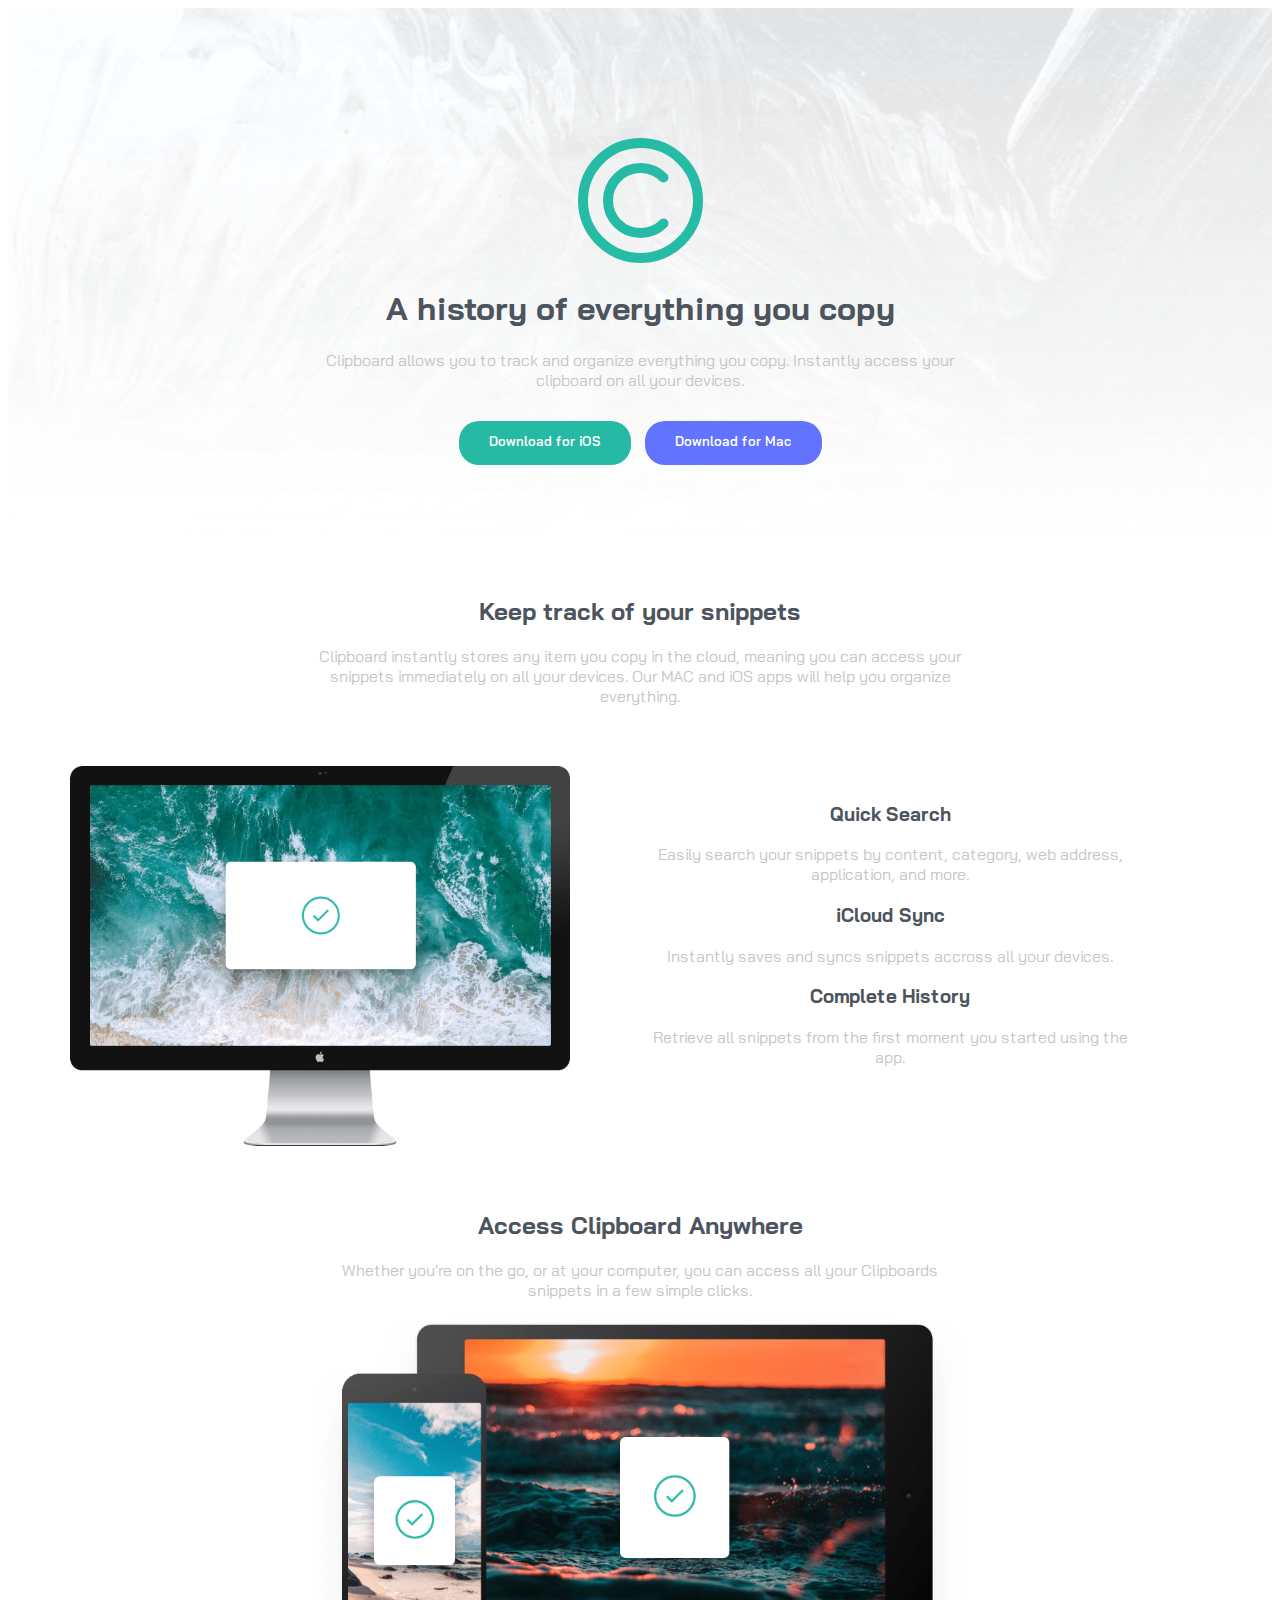
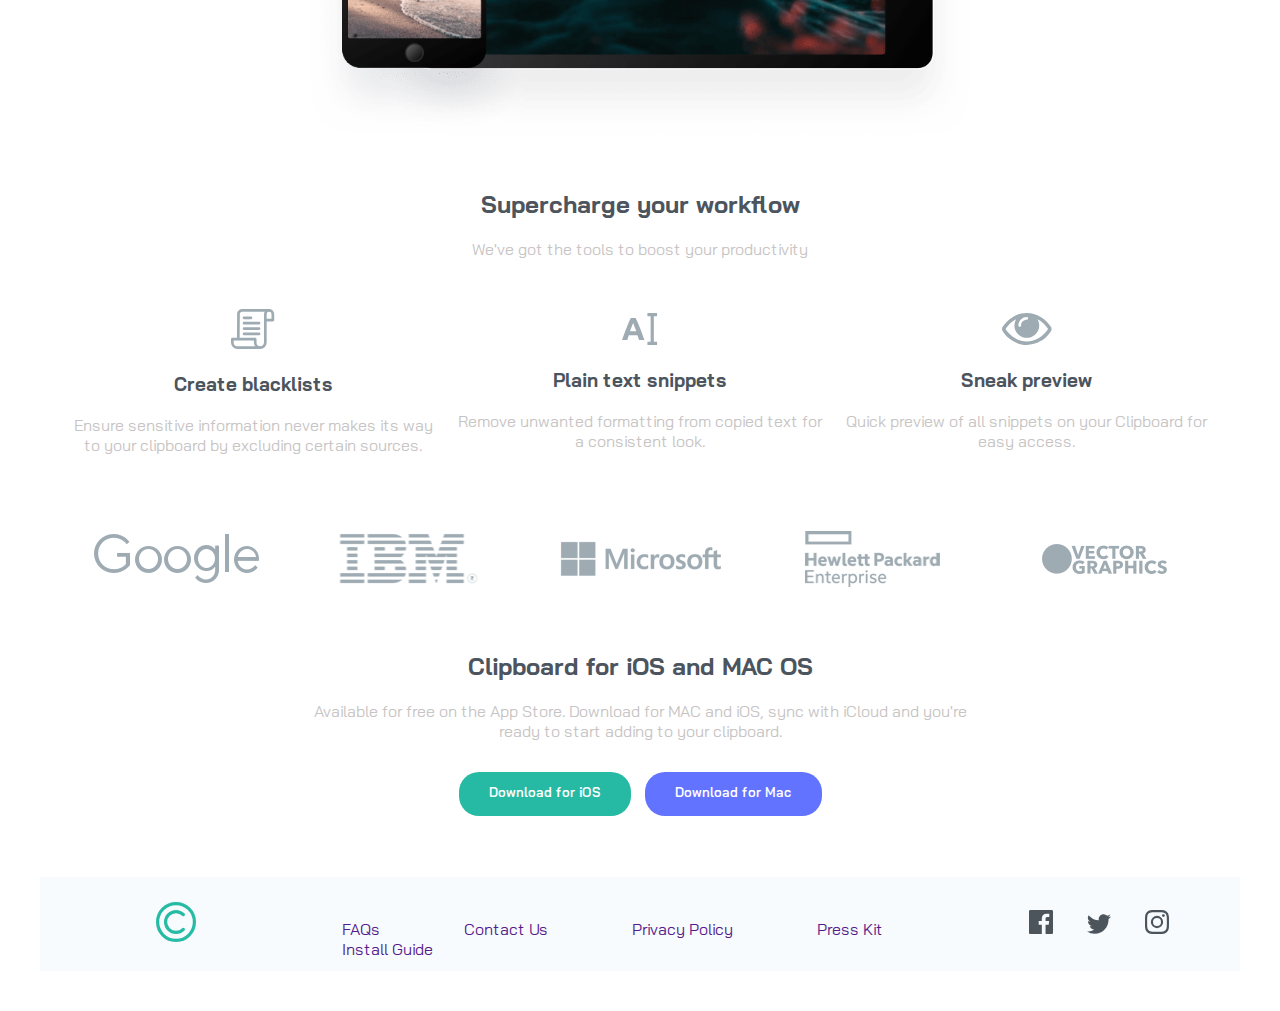
==== index.html @ 771c0668 "Add files via upload" ====
<!DOCTYPE html>
<html lang="en">
<head>
    <meta charset="UTF-8">
    <meta http-equiv="X-UA-Compatible" content="IE=edge">
    <meta name="viewport" content="width=device-width, initial-scale=1.0">
    <title>Clipboard Website</title>
    <link rel="stylesheet" href="style.css">
</head>
<header>
    <div class="container container-small">
        <img src="./clipboard/images/logo.svg" alt="logo">
        <h1>A history of everything you copy</h1>
        <p>Clipboard allows you to track and organize everything you copy. Instantly access your clipboard on all your devices.</p>
        <div>
            <button class="button-1">Download for iOS</button>
            <button class="button-2">Download for Mac</button>
        </div>
    </div>
</header>
<body>
    <main>
        <section class="container container-small">
            <h2>Keep track of your snippets</h2>
            <p>Clipboard instantly stores any item you copy in the cloud, meaning you can access your snippets immediately on all your devices. Our MAC and iOS apps will help you organize everything.</p>
        </section>    
        <section class="container flex">
            <div>
                <img src="./clipboard/images/image-computer.png" alt="desktop">
            </div>
            <article id="sidebar">
                    <h3>Quick Search</h3>
                    <p>Easily search your snippets by content, category, web address, application, and more.</p>
        
                    <h3>iCloud Sync</h3>
                    <p>Instantly saves and syncs snippets accross all your devices.</p>
                   
                    <h3>Complete History</h3>
                    <p>Retrieve all snippets from the first moment you started using the app.</p>
            </article>
        </section>
        <section class="container container-small">
            <article>
                <h2>Access Clipboard Anywhere</h2>
                <p>Whether you're on the go, or at your computer, you can access all your Clipboards snippets in a few simple clicks. </p>
            </article>
            <img src="./clipboard/images/image-devices.png" alt="devices">
        </section>
        <section class="container">
            <article>
                    <h2>Supercharge your workflow</h2>
                    <p>We've got the tools to boost your productivity</p>
            </article>       
        </section>
        <section class="container flex">
            <div>
                <img src="./clipboard/images/icon-blacklist.svg" alt="blacklist">
                <h3>Create blacklists</h3>
                <p>Ensure sensitive information never makes its way to your clipboard by excluding certain sources.</p>
            </div>
            <div>
                <img src="./clipboard/images/icon-text.svg" alt="plaintext">
                <h3>Plain text snippets</h3>
                <p>Remove unwanted formatting from copied text for a consistent look.</p>
            </div>
            <div>
                <img src="./clipboard/images/icon-preview.svg" alt="preview">
                <h3>Sneak preview</h3>
                <p>Quick preview of all snippets on your Clipboard for easy access.</p>
            </div>
        </section>
        <section class="container flex">
            <div><img src="./clipboard/images/logo-google.png" alt="logo-google"></div>
            <div><img src="./clipboard/images/logo-ibm.png" alt="logo-ibm"></div>
            <div><img src="./clipboard/images/logo-microsoft.png" alt="logo-microsoft"></div>
            <div><img src="./clipboard/images/logo-hp.png" alt="logo-hp"></div>
            <div><img src="./clipboard/images/logo-vector-graphics.png" alt="logo-vector-graphics"></div>
        </section>
        <section class="container container-small">
            <h2>Clipboard for iOS and MAC OS</h2>
            <p>Available for free on the App Store. Download for MAC and iOS, sync with iCloud and you're ready to start adding to your clipboard.</p>
            <div>
                <button class="button-1">Download for iOS</button>
                <button class="button-2">Download for Mac</button>
            </div>
        </section>
    </main>
    <footer class="container flex">
        <div>
            <img src="./clipboard/images/logo.svg" alt="icon-footer">
        </div>
        <div class="links">
            <a href="">FAQs</a>
            <a href="">Contact Us</a>
            <a href="">Privacy Policy</a>
            <a href="">Press Kit</a>
            <a href="">Install Guide</a>
        </div>
        <div class="social">
            <img src="./clipboard/images/icon-facebook.svg" alt="icon-facebook">
            <img src="./clipboard/images/icon-twitter.svg" alt="icon-twitter">
            <img src="./clipboard/images/icon-instagram.svg" alt="icon-instagram">
        </div>
    </footer>
</body>
</html>
---- style.css ----
@import url('https://fonts.googleapis.com/css2?family=Bai+Jamjuree&display=swap');


*{
    /* padding: 0;
    margin: 0; */
    box-sizing: border-box;
}

body{
    text-align: center;
    font-family: Bai Jamjuree;
    color: hsl(210, 10%, 33%);
}


header{
    background-image: url(./clipboard/images/bg-header-desktop.png);
    background-repeat: no-repeat;
    background-size: cover;
    padding: 80px 0 20px;
}


img{
    max-width: 100%;
}

#sidebar{
    margin: 0 70px 50px 50px;
    text-align: center;
}

p{
    color: rgb(199, 196, 196);
}

.container{
    padding: 0 20px;
    margin: 40px auto;
    max-width: 100%;
    width: 1200px;
}

.container-small{
    width: 700px;
    margin: 50px auto;
}


.flex{
    display: flex;
    align-items: center;
    justify-content: center;
    /* to make it responsive */
    flex-wrap: wrap;
}

.flex > *{
    flex: 1;
    padding: 10px;
} 

button{
    background-color: hsl(171, 66%, 44%);
    border: none;
    border-radius: 50px;
    color: white;
    padding: 12px 30px;
    font-family: Bai Jamjuree , sans-serif;
    font-weight: 600;
    font-size: 13px;
    margin: 15px 5px;
}


.button-1{
    background-color: hsl(171, 66%, 44%);
    box-shadow: 0 4px hsl(171, 66%, 44%);
}

.button-2{
    background-color: hsl(233, 100%, 69%);
    box-shadow: 0 4px hsl(233, 100%, 69%);
}


footer{
    background-color: hsl(200, 60%, 98%);
}

footer a{
    display: inline;
    padding: 0 20px;
    flex-wrap: wrap;
    list-style-type: none;
    text-decoration: none;
    margin: 20px;
}

.links{
    margin-right: 30px;
    flex: 3;
    padding: 10px ;
    text-align: left;
    margin-top: 30px;
}

.social{
    margin: 0 5px;
}

footer img{
    max-width: 40px;
    margin: 15px;
}

@media(max-width: 768px) {
    .flex{
        flex-direction: column;
    }
    footer a{
        padding: 10px;
        margin-right: 0;
    }
    footer .links{
        flex-direction: column;
    }
}
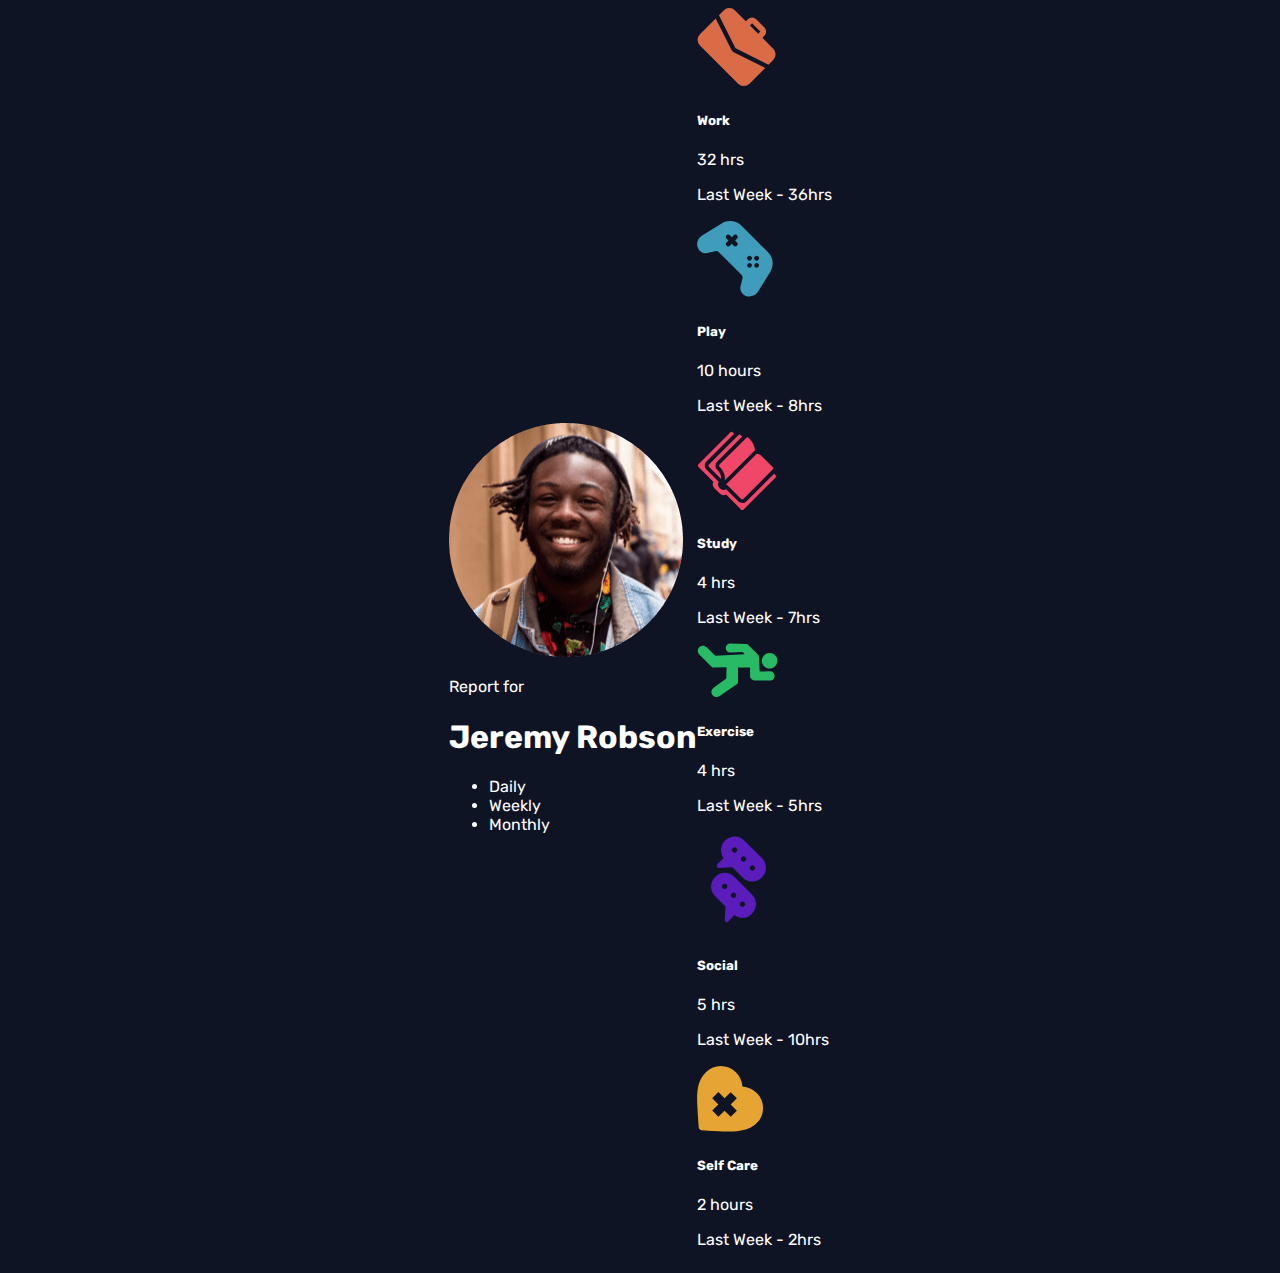
==== commit 455ddec9: "Add files via upload" ====
--- a/index.html
+++ b/index.html
@@ -4,103 +4,57 @@
     <meta charset="UTF-8">
     <meta http-equiv="X-UA-Compatible" content="IE=edge">
     <meta name="viewport" content="width=device-width, initial-scale=1.0">
-    <title>Clipboard Website</title>
+    <title>Time Tracking Dashboard</title>
     <link rel="stylesheet" href="style.css">
 </head>
-<header>
-    <div class="container container-small">
-        <img src="./clipboard/images/logo.svg" alt="logo">
-        <h1>A history of everything you copy</h1>
-        <p>Clipboard allows you to track and organize everything you copy. Instantly access your clipboard on all your devices.</p>
+<body>
+    <section class="main-section">
+        <img src="./images/image-jeremy.png" alt="profile photo">
+        <p>Report for</p>
+        <h1>Jeremy Robson</h1>
+        <ul>
+            <li>Daily</li>
+            <li>Weekly</li>
+            <li>Monthly</li>
+        </ul>
+    </section>
+    <section class="sub-section">
         <div>
-            <button class="button-1">Download for iOS</button>
-            <button class="button-2">Download for Mac</button>
+           <img src="./images/icon-work.svg" alt="Work">
+            <h5>Work</h5>
+            <p>32 hrs</p>
+            <p>Last Week - 36hrs</p>
         </div>
-    </div>
-</header>
-<body>
-    <main>
-        <section class="container container-small">
-            <h2>Keep track of your snippets</h2>
-            <p>Clipboard instantly stores any item you copy in the cloud, meaning you can access your snippets immediately on all your devices. Our MAC and iOS apps will help you organize everything.</p>
-        </section>    
-        <section class="container flex">
-            <div>
-                <img src="./clipboard/images/image-computer.png" alt="desktop">
-            </div>
-            <article id="sidebar">
-                    <h3>Quick Search</h3>
-                    <p>Easily search your snippets by content, category, web address, application, and more.</p>
-        
-                    <h3>iCloud Sync</h3>
-                    <p>Instantly saves and syncs snippets accross all your devices.</p>
-                   
-                    <h3>Complete History</h3>
-                    <p>Retrieve all snippets from the first moment you started using the app.</p>
-            </article>
-        </section>
-        <section class="container container-small">
-            <article>
-                <h2>Access Clipboard Anywhere</h2>
-                <p>Whether you're on the go, or at your computer, you can access all your Clipboards snippets in a few simple clicks. </p>
-            </article>
-            <img src="./clipboard/images/image-devices.png" alt="devices">
-        </section>
-        <section class="container">
-            <article>
-                    <h2>Supercharge your workflow</h2>
-                    <p>We've got the tools to boost your productivity</p>
-            </article>       
-        </section>
-        <section class="container flex">
-            <div>
-                <img src="./clipboard/images/icon-blacklist.svg" alt="blacklist">
-                <h3>Create blacklists</h3>
-                <p>Ensure sensitive information never makes its way to your clipboard by excluding certain sources.</p>
-            </div>
-            <div>
-                <img src="./clipboard/images/icon-text.svg" alt="plaintext">
-                <h3>Plain text snippets</h3>
-                <p>Remove unwanted formatting from copied text for a consistent look.</p>
-            </div>
-            <div>
-                <img src="./clipboard/images/icon-preview.svg" alt="preview">
-                <h3>Sneak preview</h3>
-                <p>Quick preview of all snippets on your Clipboard for easy access.</p>
-            </div>
-        </section>
-        <section class="container flex">
-            <div><img src="./clipboard/images/logo-google.png" alt="logo-google"></div>
-            <div><img src="./clipboard/images/logo-ibm.png" alt="logo-ibm"></div>
-            <div><img src="./clipboard/images/logo-microsoft.png" alt="logo-microsoft"></div>
-            <div><img src="./clipboard/images/logo-hp.png" alt="logo-hp"></div>
-            <div><img src="./clipboard/images/logo-vector-graphics.png" alt="logo-vector-graphics"></div>
-        </section>
-        <section class="container container-small">
-            <h2>Clipboard for iOS and MAC OS</h2>
-            <p>Available for free on the App Store. Download for MAC and iOS, sync with iCloud and you're ready to start adding to your clipboard.</p>
-            <div>
-                <button class="button-1">Download for iOS</button>
-                <button class="button-2">Download for Mac</button>
-            </div>
-        </section>
-    </main>
-    <footer class="container flex">
         <div>
-            <img src="./clipboard/images/logo.svg" alt="icon-footer">
+            <img src="./images/icon-play.svg" alt="icon-play">
+            <h5>Play</h5>
+            <p>10 hours</p>
+            <p>Last Week - 8hrs</p>
         </div>
-        <div class="links">
-            <a href="">FAQs</a>
-            <a href="">Contact Us</a>
-            <a href="">Privacy Policy</a>
-            <a href="">Press Kit</a>
-            <a href="">Install Guide</a>
+        <div>
+            <img src="./images/icon-study.svg" alt="icon-study">
+            <h5>Study</h5>
+            <p>4 hrs</p>
+            <p>Last Week - 7hrs</p>
         </div>
-        <div class="social">
-            <img src="./clipboard/images/icon-facebook.svg" alt="icon-facebook">
-            <img src="./clipboard/images/icon-twitter.svg" alt="icon-twitter">
-            <img src="./clipboard/images/icon-instagram.svg" alt="icon-instagram">
+        <div>
+            <img src="./images/icon-exercise.svg" alt="icon-exercise">
+            <h5>Exercise</h5>
+            <p>4 hrs</p>
+            <p>Last Week - 5hrs</p>
         </div>
-    </footer>
+        <div>
+            <img src="./images/icon-social.svg" alt="icon-social">
+            <h5>Social</h5>
+            <p>5 hrs</p>
+            <p>Last Week - 10hrs</p>
+        </div>
+        <div>
+            <img src="./images/icon-self-care.svg" alt="icon-self-care">
+            <h5>Self Care</h5>
+            <p>2 hours</p>
+            <p>Last Week - 2hrs</p>
+        </div>
+    </section>
 </body>
 </html>--- a/style.css
+++ b/style.css
@@ -1,129 +1,10 @@
-@import url('https://fonts.googleapis.com/css2?family=Bai+Jamjuree&display=swap');
-
-
-*{
-    /* padding: 0;
-    margin: 0; */
-    box-sizing: border-box;
-}
+@import url('https://fonts.googleapis.com/css2?family=Bai+Jamjuree&family=Rubik:wght@300&display=swap');
 
 body{
-    text-align: center;
-    font-family: Bai Jamjuree;
-    color: hsl(210, 10%, 33%);
-}
-
-
-header{
-    background-image: url(./clipboard/images/bg-header-desktop.png);
-    background-repeat: no-repeat;
-    background-size: cover;
-    padding: 80px 0 20px;
-}
-
-
-img{
-    max-width: 100%;
-}
-
-#sidebar{
-    margin: 0 70px 50px 50px;
-    text-align: center;
-}
-
-p{
-    color: rgb(199, 196, 196);
-}
-
-.container{
-    padding: 0 20px;
-    margin: 40px auto;
-    max-width: 100%;
-    width: 1200px;
-}
-
-.container-small{
-    width: 700px;
-    margin: 50px auto;
-}
-
-
-.flex{
+    background-color: hsl(226, 43%, 10%);
+    font-family:'Rubik', sans-serif;
+    color: white;
     display: flex;
     align-items: center;
     justify-content: center;
-    /* to make it responsive */
-    flex-wrap: wrap;
 }
-
-.flex > *{
-    flex: 1;
-    padding: 10px;
-} 
-
-button{
-    background-color: hsl(171, 66%, 44%);
-    border: none;
-    border-radius: 50px;
-    color: white;
-    padding: 12px 30px;
-    font-family: Bai Jamjuree , sans-serif;
-    font-weight: 600;
-    font-size: 13px;
-    margin: 15px 5px;
-}
-
-
-.button-1{
-    background-color: hsl(171, 66%, 44%);
-    box-shadow: 0 4px hsl(171, 66%, 44%);
-}
-
-.button-2{
-    background-color: hsl(233, 100%, 69%);
-    box-shadow: 0 4px hsl(233, 100%, 69%);
-}
-
-
-footer{
-    background-color: hsl(200, 60%, 98%);
-}
-
-footer a{
-    display: inline;
-    padding: 0 20px;
-    flex-wrap: wrap;
-    list-style-type: none;
-    text-decoration: none;
-    margin: 20px;
-}
-
-.links{
-    margin-right: 30px;
-    flex: 3;
-    padding: 10px ;
-    text-align: left;
-    margin-top: 30px;
-}
-
-.social{
-    margin: 0 5px;
-}
-
-footer img{
-    max-width: 40px;
-    margin: 15px;
-}
-
-@media(max-width: 768px) {
-    .flex{
-        flex-direction: column;
-    }
-    footer a{
-        padding: 10px;
-        margin-right: 0;
-    }
-    footer .links{
-        flex-direction: column;
-    }
-}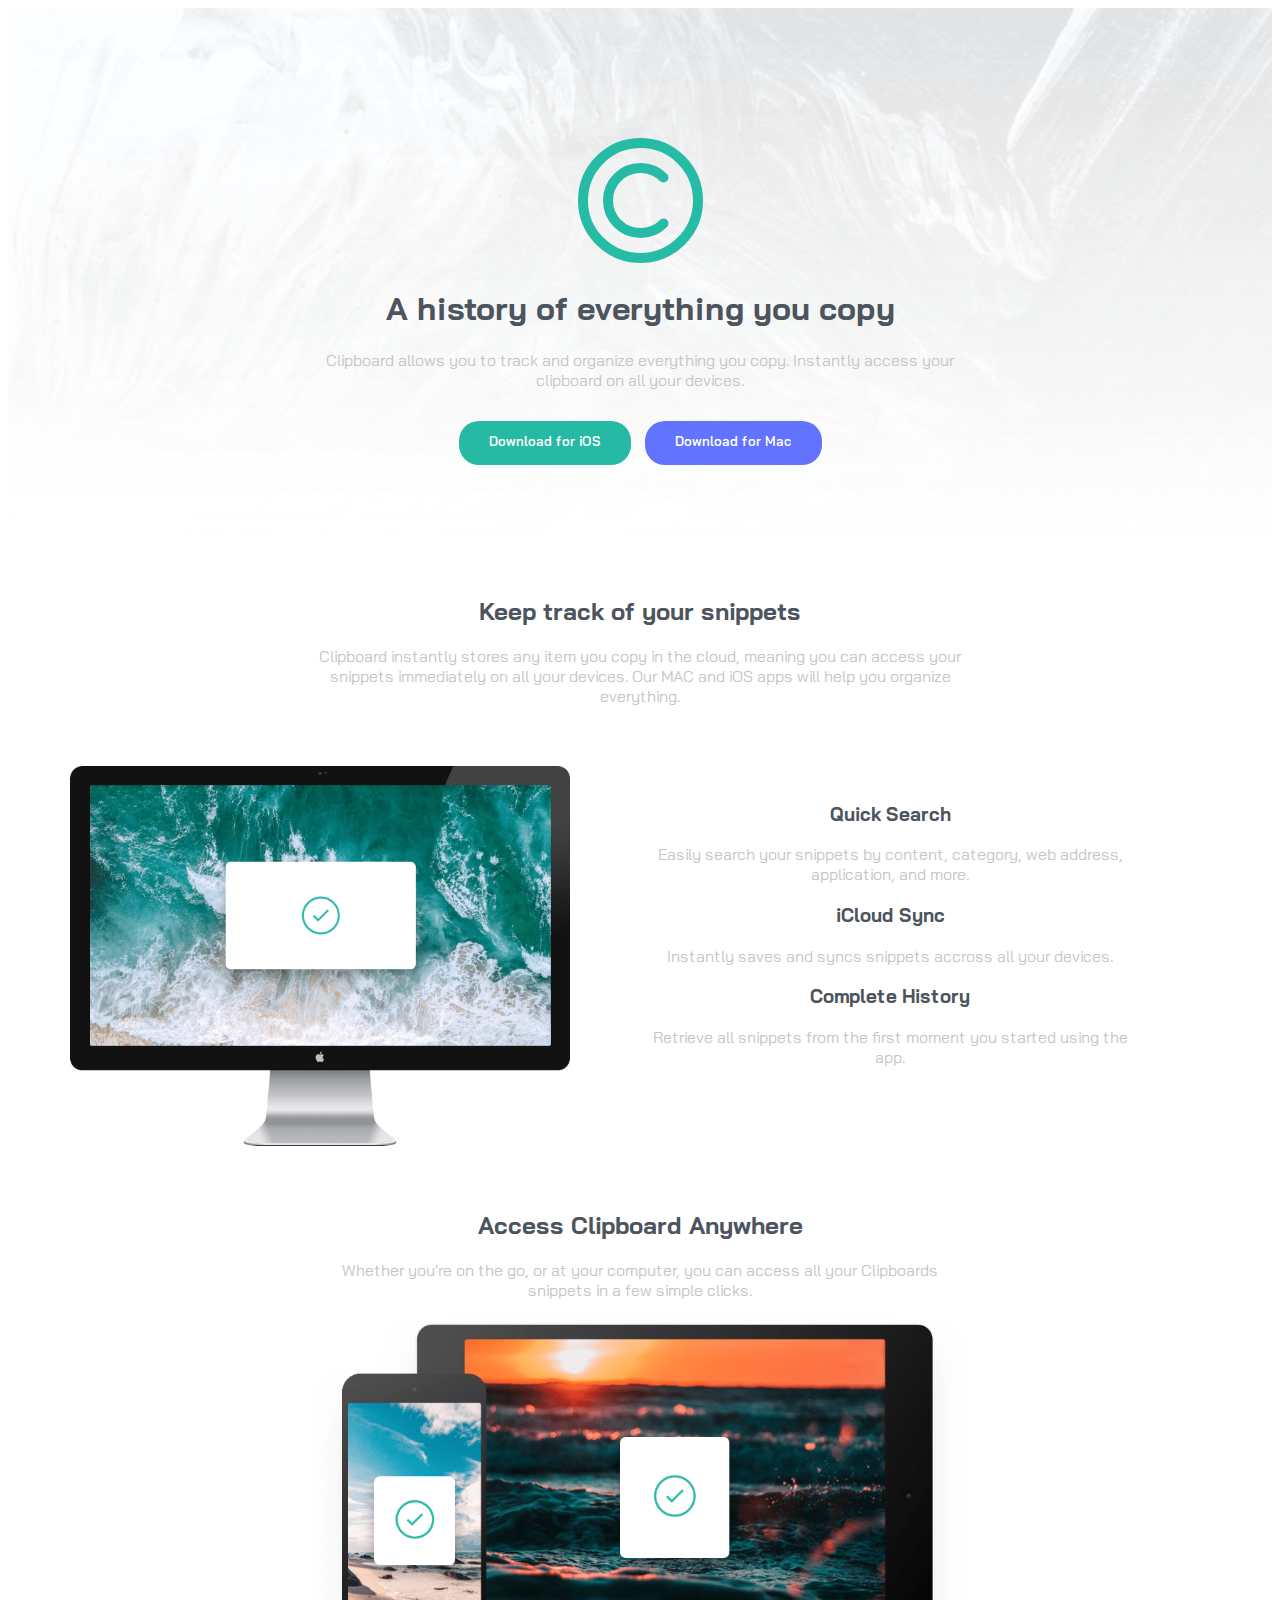
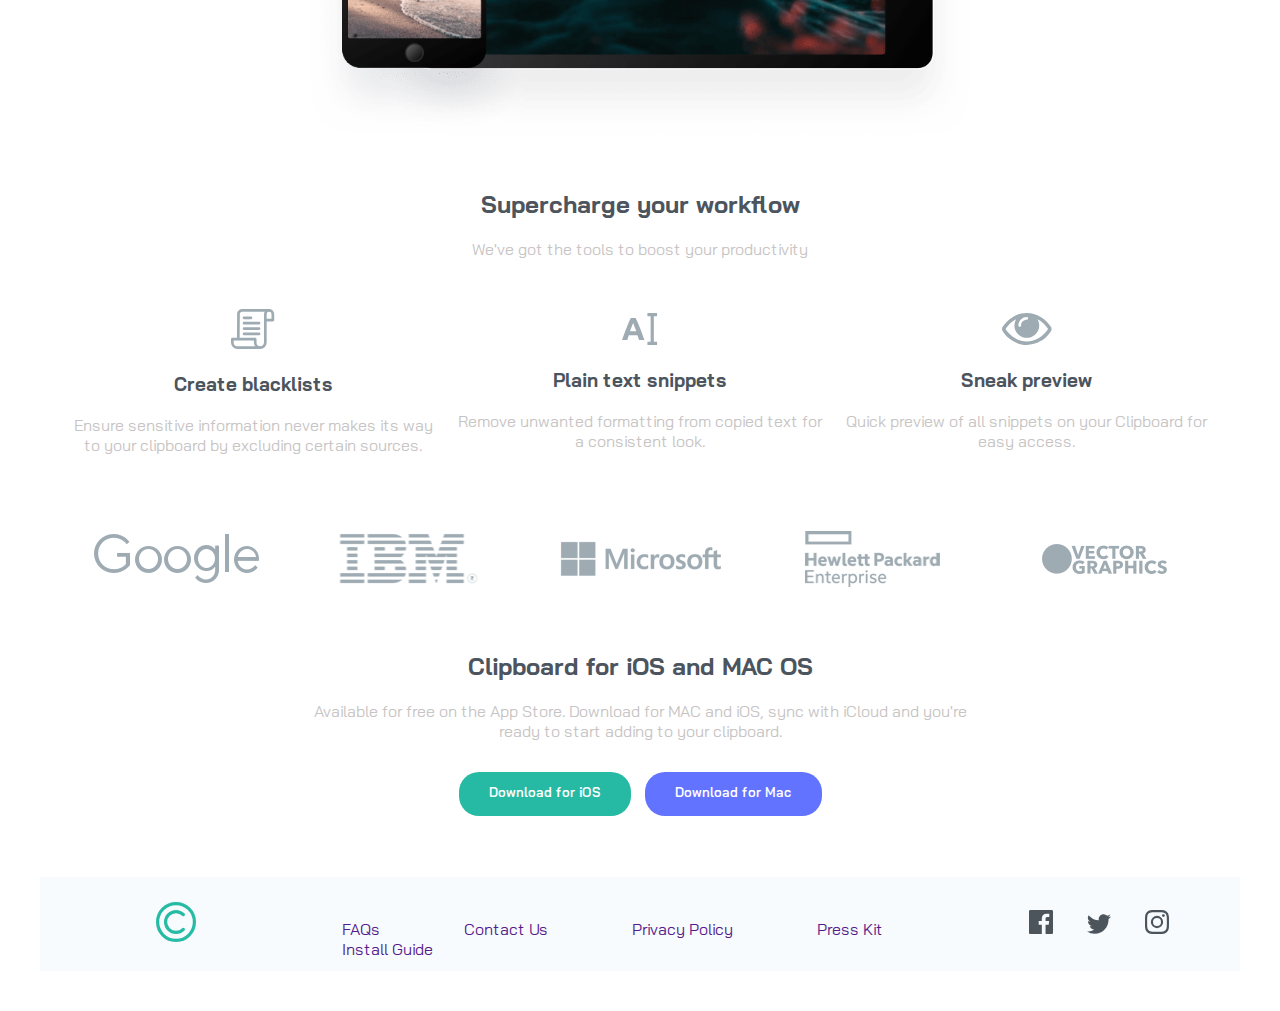
==== commit 0aa207d5: "Add files via upload" ====
--- a/index.html
+++ b/index.html
@@ -4,57 +4,103 @@
     <meta charset="UTF-8">
     <meta http-equiv="X-UA-Compatible" content="IE=edge">
     <meta name="viewport" content="width=device-width, initial-scale=1.0">
-    <title>Time Tracking Dashboard</title>
+    <title>Clipboard Website</title>
     <link rel="stylesheet" href="style.css">
 </head>
+<header>
+    <div class="container container-small">
+        <img src="./clipboard/images/logo.svg" alt="logo">
+        <h1>A history of everything you copy</h1>
+        <p>Clipboard allows you to track and organize everything you copy. Instantly access your clipboard on all your devices.</p>
+        <div>
+            <button class="button-1">Download for iOS</button>
+            <button class="button-2">Download for Mac</button>
+        </div>
+    </div>
+</header>
 <body>
-    <section class="main-section">
-        <img src="./images/image-jeremy.png" alt="profile photo">
-        <p>Report for</p>
-        <h1>Jeremy Robson</h1>
-        <ul>
-            <li>Daily</li>
-            <li>Weekly</li>
-            <li>Monthly</li>
-        </ul>
-    </section>
-    <section class="sub-section">
+    <main>
+        <section class="container container-small">
+            <h2>Keep track of your snippets</h2>
+            <p>Clipboard instantly stores any item you copy in the cloud, meaning you can access your snippets immediately on all your devices. Our MAC and iOS apps will help you organize everything.</p>
+        </section>    
+        <section class="container flex">
+            <div>
+                <img src="./clipboard/images/image-computer.png" alt="desktop">
+            </div>
+            <article id="sidebar">
+                    <h3>Quick Search</h3>
+                    <p>Easily search your snippets by content, category, web address, application, and more.</p>
+        
+                    <h3>iCloud Sync</h3>
+                    <p>Instantly saves and syncs snippets accross all your devices.</p>
+                   
+                    <h3>Complete History</h3>
+                    <p>Retrieve all snippets from the first moment you started using the app.</p>
+            </article>
+        </section>
+        <section class="container container-small">
+            <article>
+                <h2>Access Clipboard Anywhere</h2>
+                <p>Whether you're on the go, or at your computer, you can access all your Clipboards snippets in a few simple clicks. </p>
+            </article>
+            <img src="./clipboard/images/image-devices.png" alt="devices">
+        </section>
+        <section class="container">
+            <article>
+                    <h2>Supercharge your workflow</h2>
+                    <p>We've got the tools to boost your productivity</p>
+            </article>       
+        </section>
+        <section class="container flex">
+            <div>
+                <img src="./clipboard/images/icon-blacklist.svg" alt="blacklist">
+                <h3>Create blacklists</h3>
+                <p>Ensure sensitive information never makes its way to your clipboard by excluding certain sources.</p>
+            </div>
+            <div>
+                <img src="./clipboard/images/icon-text.svg" alt="plaintext">
+                <h3>Plain text snippets</h3>
+                <p>Remove unwanted formatting from copied text for a consistent look.</p>
+            </div>
+            <div>
+                <img src="./clipboard/images/icon-preview.svg" alt="preview">
+                <h3>Sneak preview</h3>
+                <p>Quick preview of all snippets on your Clipboard for easy access.</p>
+            </div>
+        </section>
+        <section class="container flex">
+            <div><img src="./clipboard/images/logo-google.png" alt="logo-google"></div>
+            <div><img src="./clipboard/images/logo-ibm.png" alt="logo-ibm"></div>
+            <div><img src="./clipboard/images/logo-microsoft.png" alt="logo-microsoft"></div>
+            <div><img src="./clipboard/images/logo-hp.png" alt="logo-hp"></div>
+            <div><img src="./clipboard/images/logo-vector-graphics.png" alt="logo-vector-graphics"></div>
+        </section>
+        <section class="container container-small">
+            <h2>Clipboard for iOS and MAC OS</h2>
+            <p>Available for free on the App Store. Download for MAC and iOS, sync with iCloud and you're ready to start adding to your clipboard.</p>
+            <div>
+                <button class="button-1">Download for iOS</button>
+                <button class="button-2">Download for Mac</button>
+            </div>
+        </section>
+    </main>
+    <footer class="container flex">
         <div>
-           <img src="./images/icon-work.svg" alt="Work">
-            <h5>Work</h5>
-            <p>32 hrs</p>
-            <p>Last Week - 36hrs</p>
+            <img src="./clipboard/images/logo.svg" alt="icon-footer">
         </div>
-        <div>
-            <img src="./images/icon-play.svg" alt="icon-play">
-            <h5>Play</h5>
-            <p>10 hours</p>
-            <p>Last Week - 8hrs</p>
+        <div class="links">
+            <a href="">FAQs</a>
+            <a href="">Contact Us</a>
+            <a href="">Privacy Policy</a>
+            <a href="">Press Kit</a>
+            <a href="">Install Guide</a>
         </div>
-        <div>
-            <img src="./images/icon-study.svg" alt="icon-study">
-            <h5>Study</h5>
-            <p>4 hrs</p>
-            <p>Last Week - 7hrs</p>
+        <div class="social">
+            <img src="./clipboard/images/icon-facebook.svg" alt="icon-facebook">
+            <img src="./clipboard/images/icon-twitter.svg" alt="icon-twitter">
+            <img src="./clipboard/images/icon-instagram.svg" alt="icon-instagram">
         </div>
-        <div>
-            <img src="./images/icon-exercise.svg" alt="icon-exercise">
-            <h5>Exercise</h5>
-            <p>4 hrs</p>
-            <p>Last Week - 5hrs</p>
-        </div>
-        <div>
-            <img src="./images/icon-social.svg" alt="icon-social">
-            <h5>Social</h5>
-            <p>5 hrs</p>
-            <p>Last Week - 10hrs</p>
-        </div>
-        <div>
-            <img src="./images/icon-self-care.svg" alt="icon-self-care">
-            <h5>Self Care</h5>
-            <p>2 hours</p>
-            <p>Last Week - 2hrs</p>
-        </div>
-    </section>
+    </footer>
 </body>
 </html>--- a/style.css
+++ b/style.css
@@ -1,10 +1,129 @@
-@import url('https://fonts.googleapis.com/css2?family=Bai+Jamjuree&family=Rubik:wght@300&display=swap');
+@import url('https://fonts.googleapis.com/css2?family=Bai+Jamjuree&display=swap');
+
+
+*{
+    /* padding: 0;
+    margin: 0; */
+    box-sizing: border-box;
+}
 
 body{
-    background-color: hsl(226, 43%, 10%);
-    font-family:'Rubik', sans-serif;
-    color: white;
+    text-align: center;
+    font-family: Bai Jamjuree;
+    color: hsl(210, 10%, 33%);
+}
+
+
+header{
+    background-image: url(./clipboard/images/bg-header-desktop.png);
+    background-repeat: no-repeat;
+    background-size: cover;
+    padding: 80px 0 20px;
+}
+
+
+img{
+    max-width: 100%;
+}
+
+#sidebar{
+    margin: 0 70px 50px 50px;
+    text-align: center;
+}
+
+p{
+    color: rgb(199, 196, 196);
+}
+
+.container{
+    padding: 0 20px;
+    margin: 40px auto;
+    max-width: 100%;
+    width: 1200px;
+}
+
+.container-small{
+    width: 700px;
+    margin: 50px auto;
+}
+
+
+.flex{
     display: flex;
     align-items: center;
     justify-content: center;
+    /* to make it responsive */
+    flex-wrap: wrap;
 }
+
+.flex > *{
+    flex: 1;
+    padding: 10px;
+} 
+
+button{
+    background-color: hsl(171, 66%, 44%);
+    border: none;
+    border-radius: 50px;
+    color: white;
+    padding: 12px 30px;
+    font-family: Bai Jamjuree , sans-serif;
+    font-weight: 600;
+    font-size: 13px;
+    margin: 15px 5px;
+}
+
+
+.button-1{
+    background-color: hsl(171, 66%, 44%);
+    box-shadow: 0 4px hsl(171, 66%, 44%);
+}
+
+.button-2{
+    background-color: hsl(233, 100%, 69%);
+    box-shadow: 0 4px hsl(233, 100%, 69%);
+}
+
+
+footer{
+    background-color: hsl(200, 60%, 98%);
+}
+
+footer a{
+    display: inline;
+    padding: 0 20px;
+    flex-wrap: wrap;
+    list-style-type: none;
+    text-decoration: none;
+    margin: 20px;
+}
+
+.links{
+    margin-right: 30px;
+    flex: 3;
+    padding: 10px ;
+    text-align: left;
+    margin-top: 30px;
+}
+
+.social{
+    margin: 0 5px;
+}
+
+footer img{
+    max-width: 40px;
+    margin: 15px;
+}
+
+@media(max-width: 768px) {
+    .flex{
+        flex-direction: column;
+    }
+    footer a{
+        padding: 10px;
+        margin-right: 0;
+    }
+    footer .links{
+        flex-direction: column;
+    }
+}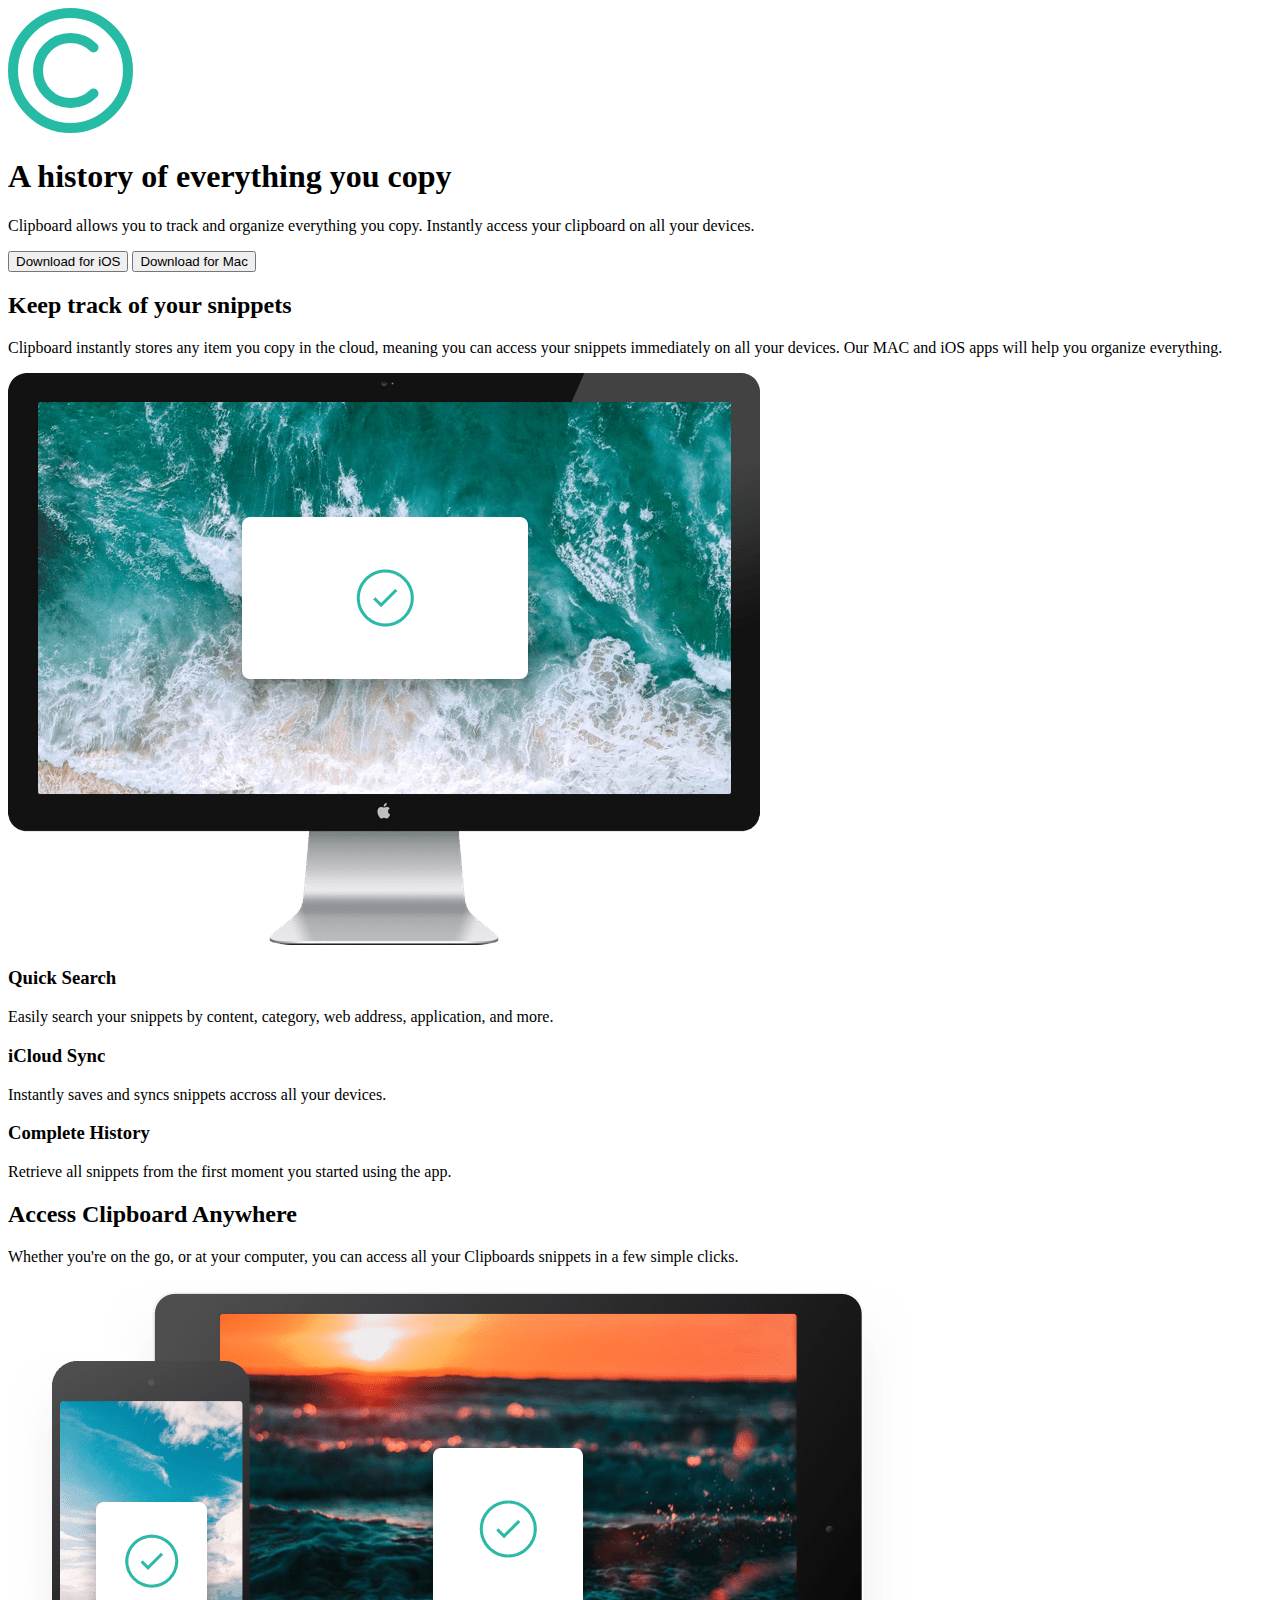
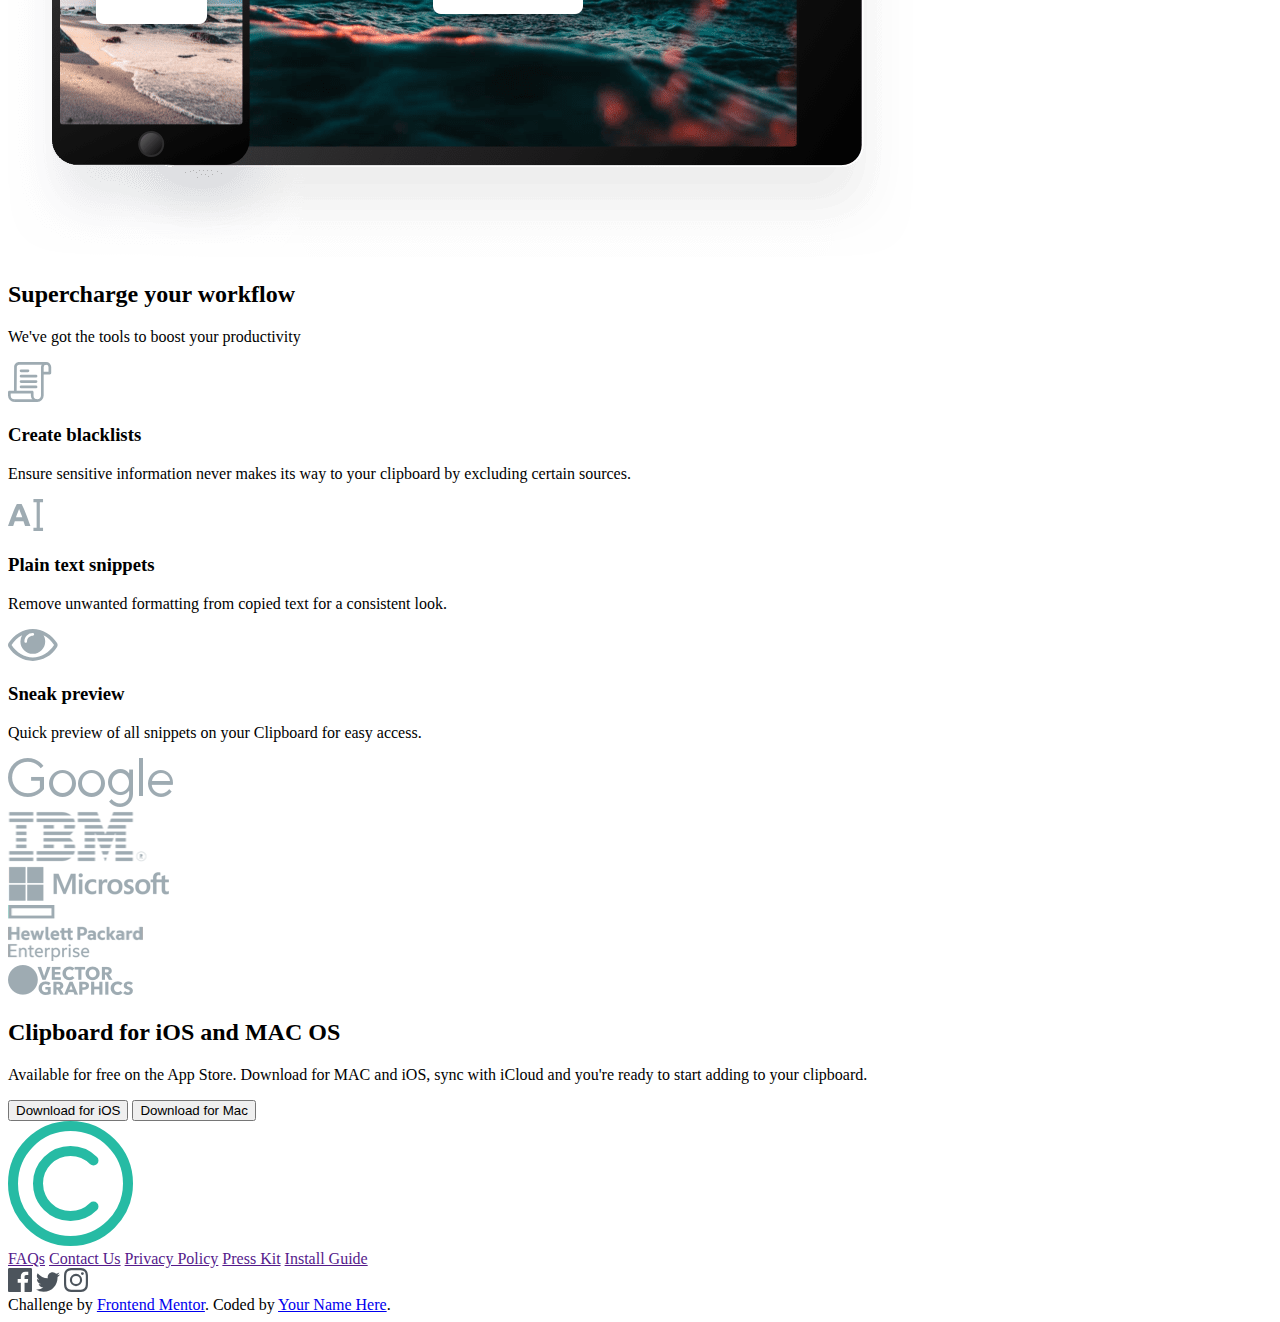
==== commit f5505a12: "Create index.html" ====
--- a/index.html
+++ b/index.html
@@ -1,106 +1,110 @@
-<!DOCTYPE html>
-<html lang="en">
-<head>
-    <meta charset="UTF-8">
-    <meta http-equiv="X-UA-Compatible" content="IE=edge">
-    <meta name="viewport" content="width=device-width, initial-scale=1.0">
-    <title>Clipboard Website</title>
-    <link rel="stylesheet" href="style.css">
-</head>
-<header>
-    <div class="container container-small">
-        <img src="./clipboard/images/logo.svg" alt="logo">
-        <h1>A history of everything you copy</h1>
-        <p>Clipboard allows you to track and organize everything you copy. Instantly access your clipboard on all your devices.</p>
-        <div>
-            <button class="button-1">Download for iOS</button>
-            <button class="button-2">Download for Mac</button>
-        </div>
-    </div>
-</header>
-<body>
-    <main>
-        <section class="container container-small">
-            <h2>Keep track of your snippets</h2>
-            <p>Clipboard instantly stores any item you copy in the cloud, meaning you can access your snippets immediately on all your devices. Our MAC and iOS apps will help you organize everything.</p>
-        </section>    
-        <section class="container flex">
-            <div>
-                <img src="./clipboard/images/image-computer.png" alt="desktop">
-            </div>
-            <article id="sidebar">
-                    <h3>Quick Search</h3>
-                    <p>Easily search your snippets by content, category, web address, application, and more.</p>
-        
-                    <h3>iCloud Sync</h3>
-                    <p>Instantly saves and syncs snippets accross all your devices.</p>
-                   
-                    <h3>Complete History</h3>
-                    <p>Retrieve all snippets from the first moment you started using the app.</p>
-            </article>
-        </section>
-        <section class="container container-small">
-            <article>
-                <h2>Access Clipboard Anywhere</h2>
-                <p>Whether you're on the go, or at your computer, you can access all your Clipboards snippets in a few simple clicks. </p>
-            </article>
-            <img src="./clipboard/images/image-devices.png" alt="devices">
-        </section>
-        <section class="container">
-            <article>
-                    <h2>Supercharge your workflow</h2>
-                    <p>We've got the tools to boost your productivity</p>
-            </article>       
-        </section>
-        <section class="container flex">
-            <div>
-                <img src="./clipboard/images/icon-blacklist.svg" alt="blacklist">
-                <h3>Create blacklists</h3>
-                <p>Ensure sensitive information never makes its way to your clipboard by excluding certain sources.</p>
-            </div>
-            <div>
-                <img src="./clipboard/images/icon-text.svg" alt="plaintext">
-                <h3>Plain text snippets</h3>
-                <p>Remove unwanted formatting from copied text for a consistent look.</p>
-            </div>
-            <div>
-                <img src="./clipboard/images/icon-preview.svg" alt="preview">
-                <h3>Sneak preview</h3>
-                <p>Quick preview of all snippets on your Clipboard for easy access.</p>
-            </div>
-        </section>
-        <section class="container flex">
-            <div><img src="./clipboard/images/logo-google.png" alt="logo-google"></div>
-            <div><img src="./clipboard/images/logo-ibm.png" alt="logo-ibm"></div>
-            <div><img src="./clipboard/images/logo-microsoft.png" alt="logo-microsoft"></div>
-            <div><img src="./clipboard/images/logo-hp.png" alt="logo-hp"></div>
-            <div><img src="./clipboard/images/logo-vector-graphics.png" alt="logo-vector-graphics"></div>
-        </section>
-        <section class="container container-small">
-            <h2>Clipboard for iOS and MAC OS</h2>
-            <p>Available for free on the App Store. Download for MAC and iOS, sync with iCloud and you're ready to start adding to your clipboard.</p>
-            <div>
-                <button class="button-1">Download for iOS</button>
-                <button class="button-2">Download for Mac</button>
-            </div>
-        </section>
-    </main>
-    <footer class="container flex">
-        <div>
-            <img src="./clipboard/images/logo.svg" alt="icon-footer">
-        </div>
-        <div class="links">
-            <a href="">FAQs</a>
-            <a href="">Contact Us</a>
-            <a href="">Privacy Policy</a>
-            <a href="">Press Kit</a>
-            <a href="">Install Guide</a>
-        </div>
-        <div class="social">
-            <img src="./clipboard/images/icon-facebook.svg" alt="icon-facebook">
-            <img src="./clipboard/images/icon-twitter.svg" alt="icon-twitter">
-            <img src="./clipboard/images/icon-instagram.svg" alt="icon-instagram">
-        </div>
-    </footer>
-</body>
-</html>+<!DOCTYPE html>
+<html lang="en">
+<head>
+    <meta charset="UTF-8">
+    <meta http-equiv="X-UA-Compatible" content="IE=edge">
+    <meta name="viewport" content="width=device-width, initial-scale=1.0">
+    <title>Frontend Mentor | 3-column preview card component</title>
+    <link rel="stylesheet" href="style.css">
+</head>
+<header>
+    <div class="container container-small">
+        <img src="./clipboard/images/logo.svg" alt="logo">
+        <h1>A history of everything you copy</h1>
+        <p>Clipboard allows you to track and organize everything you copy. Instantly access your clipboard on all your devices.</p>
+        <div>
+            <button class="button-1">Download for iOS</button>
+            <button class="button-2">Download for Mac</button>
+        </div>
+    </div>
+</header>
+<body>
+    <main>
+        <section class="container container-small">
+            <h2>Keep track of your snippets</h2>
+            <p>Clipboard instantly stores any item you copy in the cloud, meaning you can access your snippets immediately on all your devices. Our MAC and iOS apps will help you organize everything.</p>
+        </section>    
+        <section class="container flex">
+            <div>
+                <img src="./clipboard/images/image-computer.png" alt="desktop">
+            </div>
+            <article id="sidebar">
+                    <h3>Quick Search</h3>
+                    <p>Easily search your snippets by content, category, web address, application, and more.</p>
+        
+                    <h3>iCloud Sync</h3>
+                    <p>Instantly saves and syncs snippets accross all your devices.</p>
+                   
+                    <h3>Complete History</h3>
+                    <p>Retrieve all snippets from the first moment you started using the app.</p>
+            </article>
+        </section>
+        <section class="container container-small">
+            <article>
+                <h2>Access Clipboard Anywhere</h2>
+                <p>Whether you're on the go, or at your computer, you can access all your Clipboards snippets in a few simple clicks. </p>
+            </article>
+            <img src="./clipboard/images/image-devices.png" alt="devices">
+        </section>
+        <section class="container">
+            <article>
+                    <h2>Supercharge your workflow</h2>
+                    <p>We've got the tools to boost your productivity</p>
+            </article>       
+        </section>
+        <section class="container flex">
+            <div>
+                <img src="./clipboard/images/icon-blacklist.svg" alt="blacklist">
+                <h3>Create blacklists</h3>
+                <p>Ensure sensitive information never makes its way to your clipboard by excluding certain sources.</p>
+            </div>
+            <div>
+                <img src="./clipboard/images/icon-text.svg" alt="plaintext">
+                <h3>Plain text snippets</h3>
+                <p>Remove unwanted formatting from copied text for a consistent look.</p>
+            </div>
+            <div>
+                <img src="./clipboard/images/icon-preview.svg" alt="preview">
+                <h3>Sneak preview</h3>
+                <p>Quick preview of all snippets on your Clipboard for easy access.</p>
+            </div>
+        </section>
+        <section class="container flex">
+            <div><img src="./clipboard/images/logo-google.png" alt="logo-google"></div>
+            <div><img src="./clipboard/images/logo-ibm.png" alt="logo-ibm"></div>
+            <div><img src="./clipboard/images/logo-microsoft.png" alt="logo-microsoft"></div>
+            <div><img src="./clipboard/images/logo-hp.png" alt="logo-hp"></div>
+            <div><img src="./clipboard/images/logo-vector-graphics.png" alt="logo-vector-graphics"></div>
+        </section>
+        <section class="container container-small">
+            <h2>Clipboard for iOS and MAC OS</h2>
+            <p>Available for free on the App Store. Download for MAC and iOS, sync with iCloud and you're ready to start adding to your clipboard.</p>
+            <div>
+                <button class="button-1">Download for iOS</button>
+                <button class="button-2">Download for Mac</button>
+            </div>
+        </section>
+    </main>
+    <footer class="container flex">
+        <div>
+            <img src="./clipboard/images/logo.svg" alt="icon-footer">
+        </div>
+        <div class="links">
+            <a href="">FAQs</a>
+            <a href="">Contact Us</a>
+            <a href="">Privacy Policy</a>
+            <a href="">Press Kit</a>
+            <a href="">Install Guide</a>
+        </div>
+        <div class="social">
+            <img src="./clipboard/images/icon-facebook.svg" alt="icon-facebook">
+            <img src="./clipboard/images/icon-twitter.svg" alt="icon-twitter">
+            <img src="./clipboard/images/icon-instagram.svg" alt="icon-instagram">
+        </div>
+    </footer>
+    <div class="attribution">
+        Challenge by <a href="https://www.frontendmentor.io?ref=challenge" target="_blank">Frontend Mentor</a>. 
+        Coded by <a href="#">Your Name Here</a>.
+    </div>
+</body>
+</html>
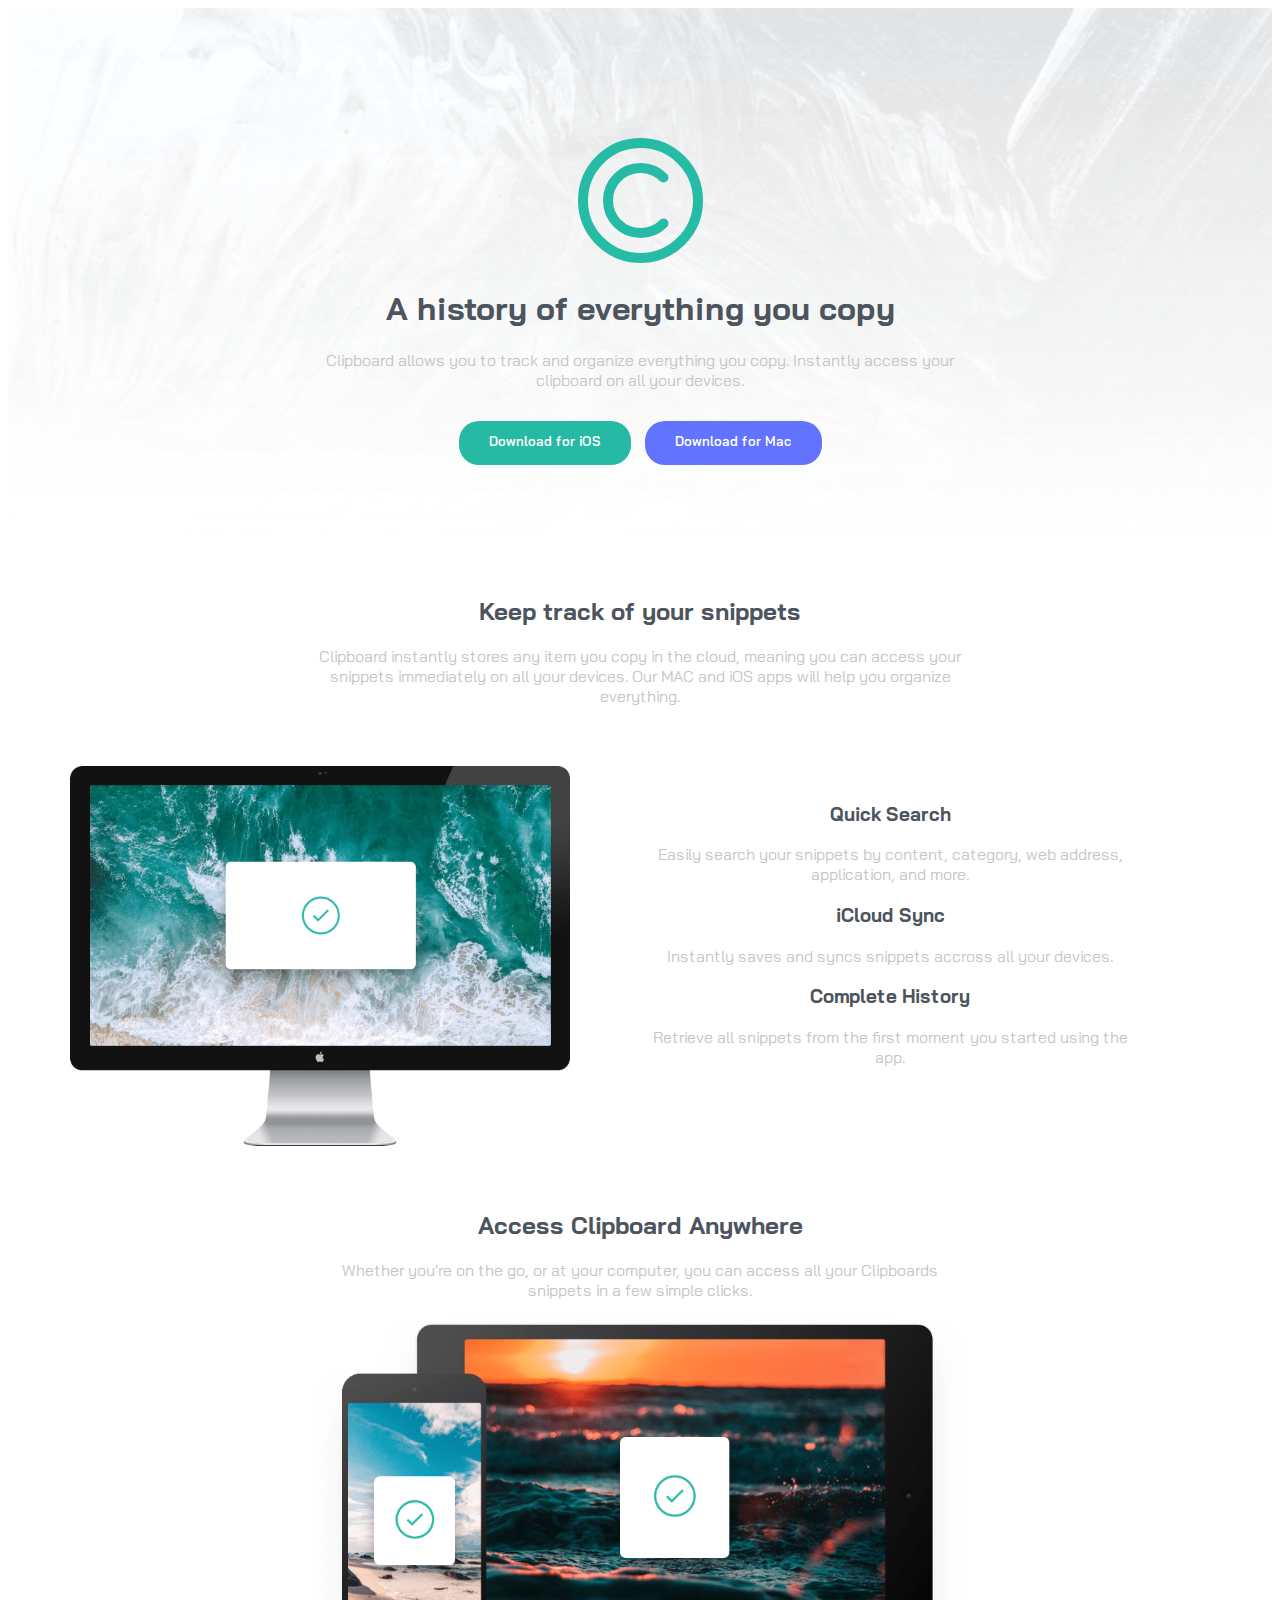
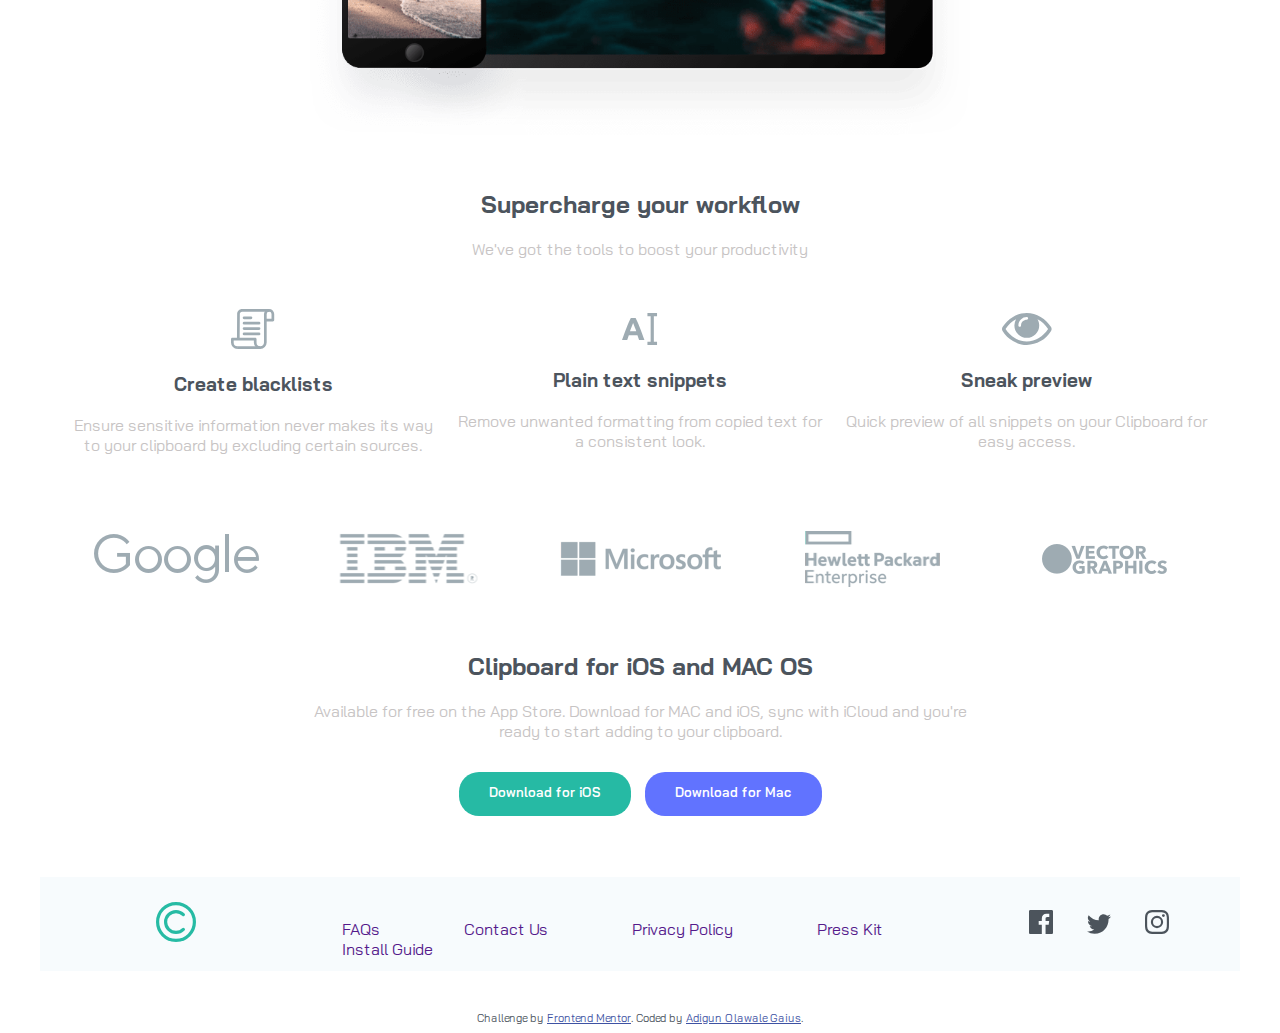
==== commit 6b70086a: "Update index.html" ====
--- a/index.html
+++ b/index.html
@@ -104,7 +104,7 @@
     </footer>
     <div class="attribution">
         Challenge by <a href="https://www.frontendmentor.io?ref=challenge" target="_blank">Frontend Mentor</a>. 
-        Coded by <a href="#">Your Name Here</a>.
+        Coded by <a href="#">Adigun Olawale Gaius</a>.
     </div>
 </body>
 </html>
--- a/style.css
+++ b/style.css
@@ -0,0 +1,134 @@
+@import url('https://fonts.googleapis.com/css2?family=Bai+Jamjuree&display=swap');
+
+
+*{
+    /* padding: 0;
+    margin: 0; */
+    box-sizing: border-box;
+}
+
+body{
+    text-align: center;
+    font-family: Bai Jamjuree;
+    color: hsl(210, 10%, 33%);
+}
+
+
+header{
+    background-image: url(./clipboard/images/bg-header-desktop.png);
+    background-repeat: no-repeat;
+    background-size: cover;
+    padding: 80px 0 20px;
+}
+
+
+img{
+    max-width: 100%;
+}
+
+#sidebar{
+    margin: 0 70px 50px 50px;
+    text-align: center;
+}
+
+p{
+    color: rgb(199, 196, 196);
+}
+
+.container{
+    padding: 0 20px;
+    margin: 40px auto;
+    max-width: 100%;
+    width: 1200px;
+}
+
+.container-small{
+    width: 700px;
+    margin: 50px auto;
+}
+
+
+.flex{
+    display: flex;
+    align-items: center;
+    justify-content: center;
+    /* to make it responsive */
+    flex-wrap: wrap;
+}
+
+.flex > *{
+    flex: 1;
+    padding: 10px;
+} 
+
+button{
+    background-color: hsl(171, 66%, 44%);
+    border: none;
+    border-radius: 50px;
+    color: white;
+    padding: 12px 30px;
+    font-family: Bai Jamjuree , sans-serif;
+    font-weight: 600;
+    font-size: 13px;
+    margin: 15px 5px;
+}
+
+
+.button-1{
+    background-color: hsl(171, 66%, 44%);
+    box-shadow: 0 4px hsl(171, 66%, 44%);
+}
+
+.button-2{
+    background-color: hsl(233, 100%, 69%);
+    box-shadow: 0 4px hsl(233, 100%, 69%);
+}
+
+
+footer{
+    background-color: hsl(200, 60%, 98%);
+}
+
+footer a{
+    display: inline;
+    padding: 0 20px;
+    flex-wrap: wrap;
+    list-style-type: none;
+    text-decoration: none;
+    margin: 20px;
+}
+
+.links{
+    margin-right: 30px;
+    flex: 3;
+    padding: 10px ;
+    text-align: left;
+    margin-top: 30px;
+}
+
+.social{
+    margin: 0 5px;
+}
+
+footer img{
+    max-width: 40px;
+    margin: 15px;
+}
+
+@media(max-width: 768px) {
+    .flex{
+        flex-direction: column;
+    }
+    footer a{
+        padding: 10px;
+        margin-right: 0;
+    }
+    footer .links{
+        flex-direction: column;
+    }
+}
+
+.attribution { font-size: 11px; text-align: center; }
+
+
+.attribution a { color: hsl(228, 45%, 44%); }
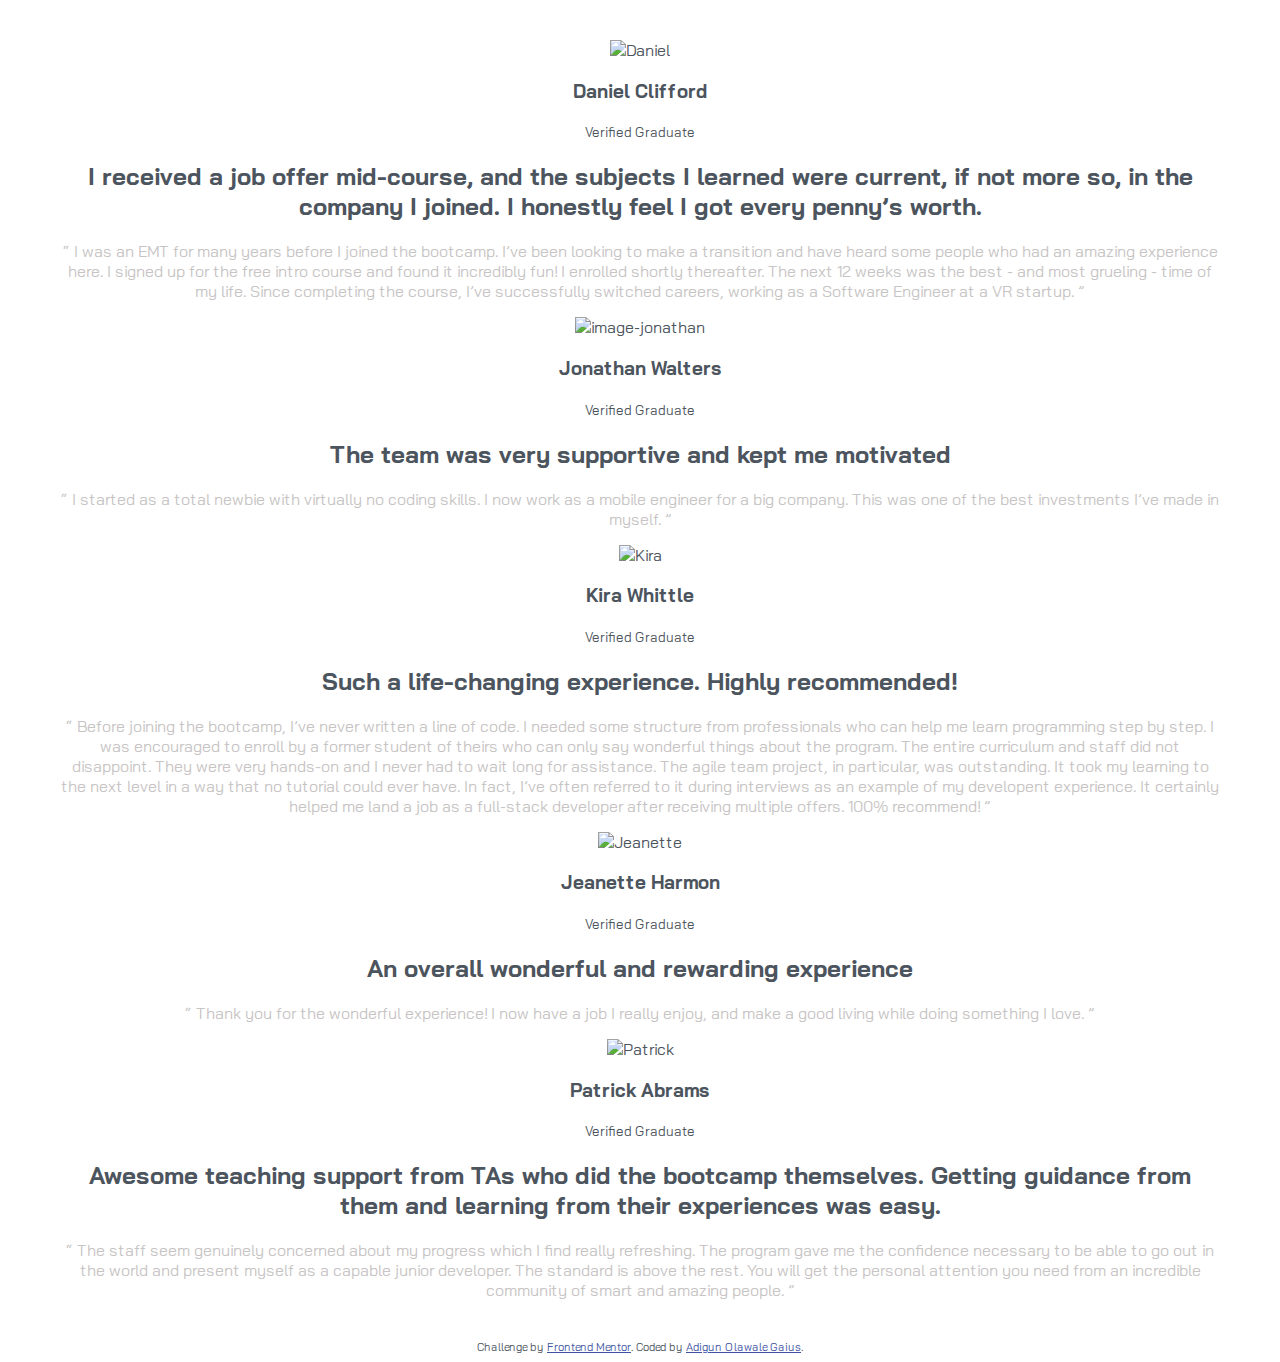
==== commit c40ce6c9: "Update index.html" ====
--- a/index.html
+++ b/index.html
@@ -4,107 +4,87 @@
     <meta charset="UTF-8">
     <meta http-equiv="X-UA-Compatible" content="IE=edge">
     <meta name="viewport" content="width=device-width, initial-scale=1.0">
-    <title>Frontend Mentor | 3-column preview card component</title>
+    <title>Testimonials Grid <Section></Section></title>
     <link rel="stylesheet" href="style.css">
 </head>
-<header>
-    <div class="container container-small">
-        <img src="./clipboard/images/logo.svg" alt="logo">
-        <h1>A history of everything you copy</h1>
-        <p>Clipboard allows you to track and organize everything you copy. Instantly access your clipboard on all your devices.</p>
-        <div>
-            <button class="button-1">Download for iOS</button>
-            <button class="button-2">Download for Mac</button>
+<body>
+    <div class="container">
+        <div class="container-1 same">
+            <div class="same-profile">
+                <img src="./images/image-daniel.jpg" alt="Daniel">
+                <div>
+                    <h3>Daniel Clifford</h3>
+                    <small>Verified Graduate</small>
+                </div>
+            </div>
+            <div>
+                <h2>I received a job offer mid-course, and the subjects I learned were current, if not more so, in the company I joined. I honestly feel I got every penny’s worth.</h2>
+                <p>“ I was an EMT for many years before I joined the bootcamp. I’ve been looking to make a transition and have heard some people who had an amazing experience here. I signed up for the free intro course and found it incredibly fun! I enrolled shortly thereafter. The next 12 weeks was the best - and most grueling - time of my life. Since completing the course, I’ve successfully switched careers, working as a Software Engineer at a VR startup. ”</p>
+            </div>
+        </div>
+        <div class="container-2 same">
+            <div class="same-profile">
+                <img src="./images/image-jonathan.jpg" alt="image-jonathan">
+                <div>
+                    <h3>Jonathan Walters</h3>
+                    <small>Verified Graduate</small>
+                </div>
+            </div>
+            <div>
+                <h2>The team was very supportive and kept me motivated</h2>
+                <p> “ I started as a total newbie with virtually no coding skills. I now work as a mobile engineer for a big company. This was one of the best investments I’ve made in myself. ”</p>
+            </div>
+        </div>
+        <div class="container-3 same">
+            <div class="same-profile">
+                <img src="./images/image-kira.jpg" alt="Kira">
+                <div>
+                    <h3>Kira Whittle</h3>
+                    <small>Verified Graduate</small>
+                </div>
+            </div>
+            <div>
+                <h2>Such a life-changing experience. Highly recommended!</h2>
+                <p>“ Before joining the bootcamp, I’ve never written a line of code. I needed some structure from 
+                    professionals who can help me learn programming step by step. I was encouraged to enroll by a former 
+                    student of theirs who can only say wonderful things about the program. The entire curriculum and staff 
+                    did not disappoint. They were very hands-on and I never had to wait long for assistance. The agile team 
+                    project, in particular, was outstanding. It took my learning to the next level in a way that no tutorial 
+                    could ever have. In fact, I’ve often referred to it during interviews as an example of my developent 
+                    experience. It certainly helped me land a job as a full-stack developer after receiving multiple offers. 
+                    100% recommend! ”</p>
+            </div>
+        </div>
+        <div class="container-4 same">
+            <div class="same-profile">
+                <img src="./images/image-jeanette.jpg" alt="Jeanette">
+                <div>
+                    <h3> Jeanette Harmon</h3>
+                    <small>Verified Graduate</small>
+                </div>
+            </div>
+            <div>
+                <h2>An overall wonderful and rewarding experience</h2>
+                <p>“ Thank you for the wonderful experience! I now have a job I really enjoy, and make a good living while doing something I love. ”</p>
+            </div>
+        </div>
+        <div class="container-5 same">
+            <div class="same-profile">
+                <img src="./images/image-patrick.jpg" alt="Patrick">
+                <div>
+                    <h3>Patrick Abrams</h3>
+                    <small>Verified Graduate</small>
+                </div>
+            </div>
+            <div>
+                <h2>Awesome teaching support from TAs who did the bootcamp themselves. Getting guidance from them and learning from their experiences was easy.</h2>
+                <p>“ The staff seem genuinely concerned about my progress which I find really refreshing. The program gave me the confidence necessary to be able to go out in the world and present myself as a capable junior developer. The standard is above the rest. You will get the personal attention you need from an incredible community of smart and amazing people. ”</p>
+            </div>
         </div>
     </div>
-</header>
-<body>
-    <main>
-        <section class="container container-small">
-            <h2>Keep track of your snippets</h2>
-            <p>Clipboard instantly stores any item you copy in the cloud, meaning you can access your snippets immediately on all your devices. Our MAC and iOS apps will help you organize everything.</p>
-        </section>    
-        <section class="container flex">
-            <div>
-                <img src="./clipboard/images/image-computer.png" alt="desktop">
-            </div>
-            <article id="sidebar">
-                    <h3>Quick Search</h3>
-                    <p>Easily search your snippets by content, category, web address, application, and more.</p>
-        
-                    <h3>iCloud Sync</h3>
-                    <p>Instantly saves and syncs snippets accross all your devices.</p>
-                   
-                    <h3>Complete History</h3>
-                    <p>Retrieve all snippets from the first moment you started using the app.</p>
-            </article>
-        </section>
-        <section class="container container-small">
-            <article>
-                <h2>Access Clipboard Anywhere</h2>
-                <p>Whether you're on the go, or at your computer, you can access all your Clipboards snippets in a few simple clicks. </p>
-            </article>
-            <img src="./clipboard/images/image-devices.png" alt="devices">
-        </section>
-        <section class="container">
-            <article>
-                    <h2>Supercharge your workflow</h2>
-                    <p>We've got the tools to boost your productivity</p>
-            </article>       
-        </section>
-        <section class="container flex">
-            <div>
-                <img src="./clipboard/images/icon-blacklist.svg" alt="blacklist">
-                <h3>Create blacklists</h3>
-                <p>Ensure sensitive information never makes its way to your clipboard by excluding certain sources.</p>
-            </div>
-            <div>
-                <img src="./clipboard/images/icon-text.svg" alt="plaintext">
-                <h3>Plain text snippets</h3>
-                <p>Remove unwanted formatting from copied text for a consistent look.</p>
-            </div>
-            <div>
-                <img src="./clipboard/images/icon-preview.svg" alt="preview">
-                <h3>Sneak preview</h3>
-                <p>Quick preview of all snippets on your Clipboard for easy access.</p>
-            </div>
-        </section>
-        <section class="container flex">
-            <div><img src="./clipboard/images/logo-google.png" alt="logo-google"></div>
-            <div><img src="./clipboard/images/logo-ibm.png" alt="logo-ibm"></div>
-            <div><img src="./clipboard/images/logo-microsoft.png" alt="logo-microsoft"></div>
-            <div><img src="./clipboard/images/logo-hp.png" alt="logo-hp"></div>
-            <div><img src="./clipboard/images/logo-vector-graphics.png" alt="logo-vector-graphics"></div>
-        </section>
-        <section class="container container-small">
-            <h2>Clipboard for iOS and MAC OS</h2>
-            <p>Available for free on the App Store. Download for MAC and iOS, sync with iCloud and you're ready to start adding to your clipboard.</p>
-            <div>
-                <button class="button-1">Download for iOS</button>
-                <button class="button-2">Download for Mac</button>
-            </div>
-        </section>
-    </main>
-    <footer class="container flex">
-        <div>
-            <img src="./clipboard/images/logo.svg" alt="icon-footer">
-        </div>
-        <div class="links">
-            <a href="">FAQs</a>
-            <a href="">Contact Us</a>
-            <a href="">Privacy Policy</a>
-            <a href="">Press Kit</a>
-            <a href="">Install Guide</a>
-        </div>
-        <div class="social">
-            <img src="./clipboard/images/icon-facebook.svg" alt="icon-facebook">
-            <img src="./clipboard/images/icon-twitter.svg" alt="icon-twitter">
-            <img src="./clipboard/images/icon-instagram.svg" alt="icon-instagram">
-        </div>
-    </footer>
     <div class="attribution">
         Challenge by <a href="https://www.frontendmentor.io?ref=challenge" target="_blank">Frontend Mentor</a>. 
         Coded by <a href="#">Adigun Olawale Gaius</a>.
-    </div>
+      </div>
 </body>
 </html>
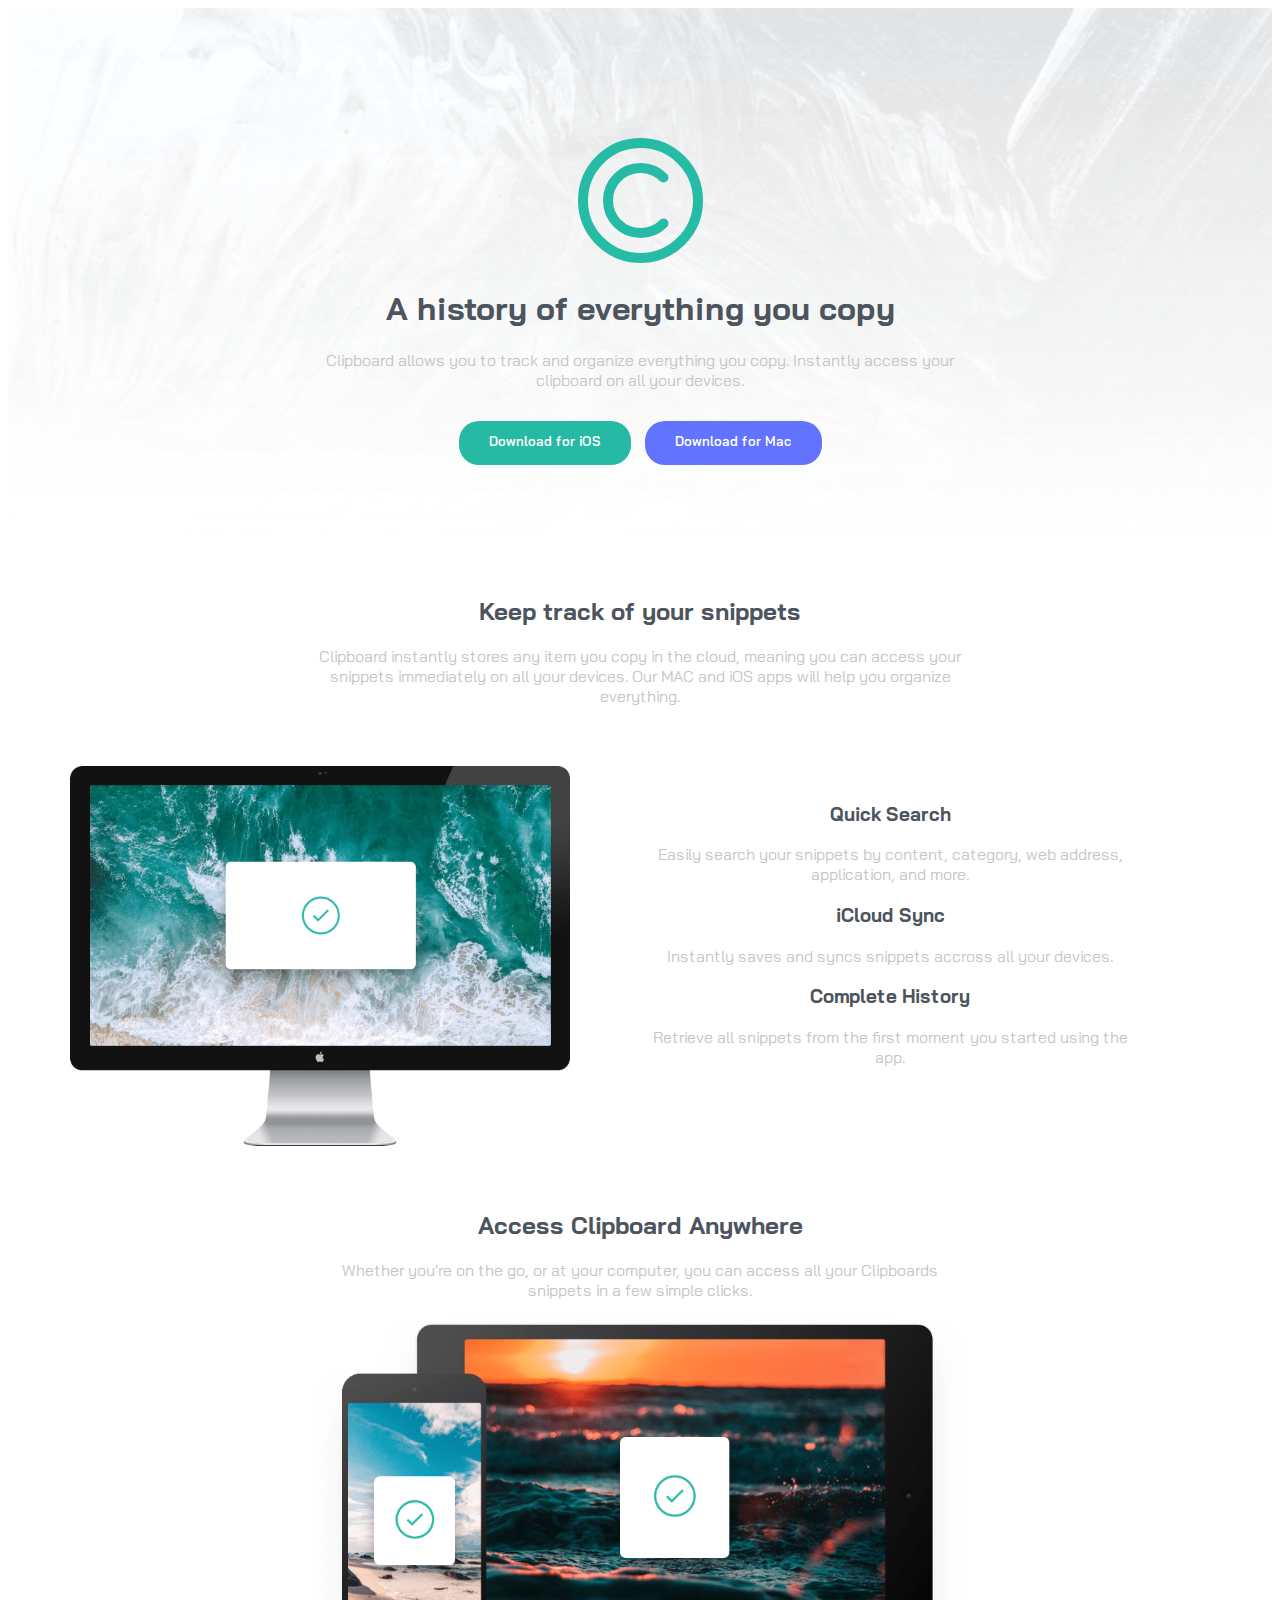
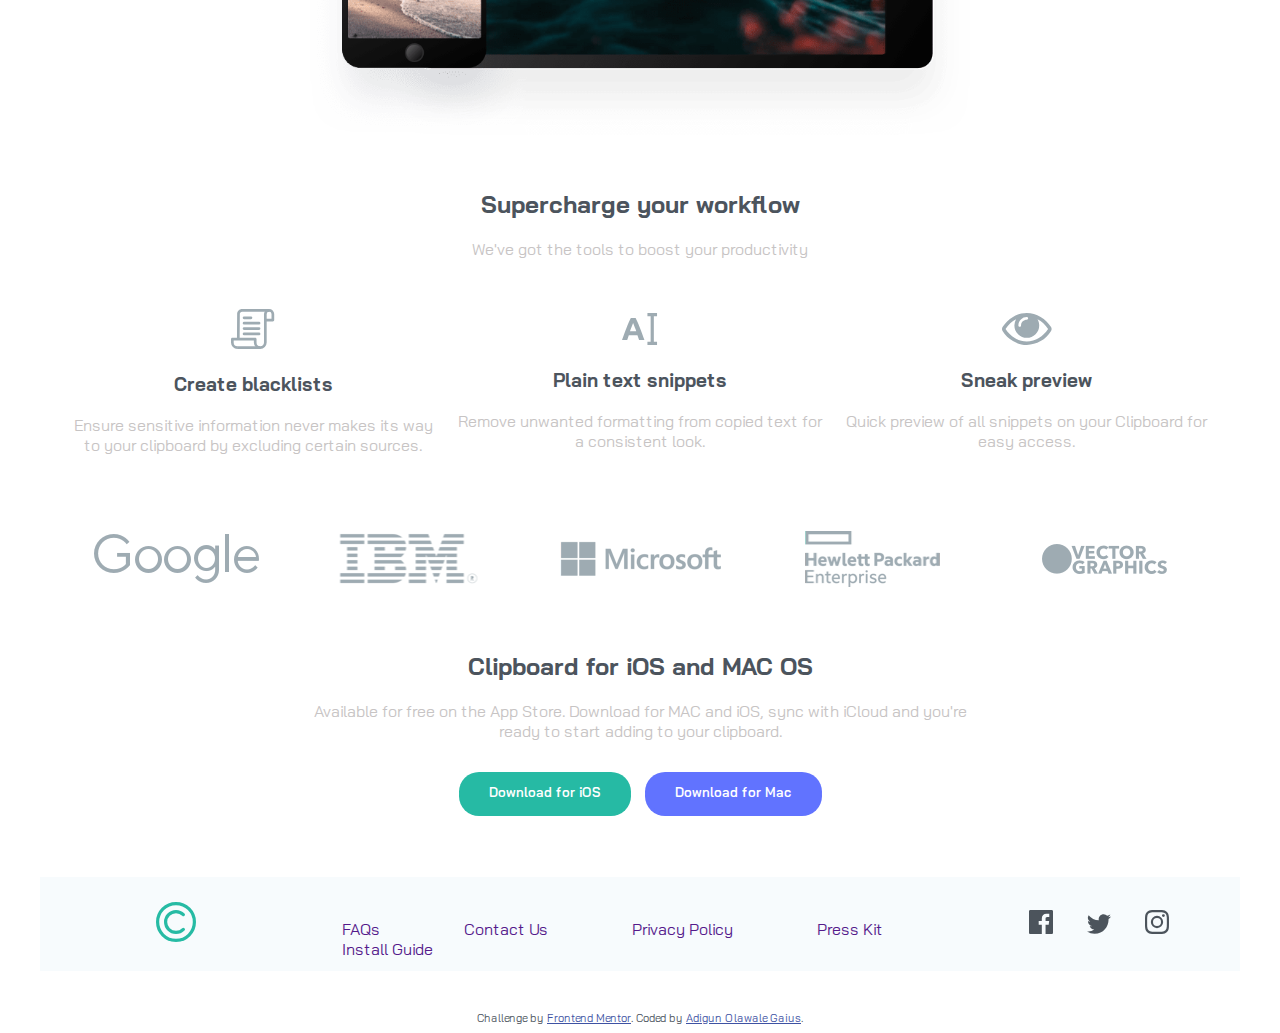
==== commit 2d296f92: "Update index.html" ====
--- a/index.html
+++ b/index.html
@@ -4,87 +4,107 @@
     <meta charset="UTF-8">
     <meta http-equiv="X-UA-Compatible" content="IE=edge">
     <meta name="viewport" content="width=device-width, initial-scale=1.0">
-    <title>Testimonials Grid <Section></Section></title>
+    <title>Frontend Mentor | 3-column preview card component</title>
     <link rel="stylesheet" href="style.css">
 </head>
+<header>
+    <div class="container container-small">
+        <img src="./clipboard/images/logo.svg" alt="logo">
+        <h1>A history of everything you copy</h1>
+        <p>Clipboard allows you to track and organize everything you copy. Instantly access your clipboard on all your devices.</p>
+        <div>
+            <button class="button-1">Download for iOS</button>
+            <button class="button-2">Download for Mac</button>
+        </div>
+    </div>
+</header>
 <body>
-    <div class="container">
-        <div class="container-1 same">
-            <div class="same-profile">
-                <img src="./images/image-daniel.jpg" alt="Daniel">
-                <div>
-                    <h3>Daniel Clifford</h3>
-                    <small>Verified Graduate</small>
-                </div>
+    <main>
+        <section class="container container-small">
+            <h2>Keep track of your snippets</h2>
+            <p>Clipboard instantly stores any item you copy in the cloud, meaning you can access your snippets immediately on all your devices. Our MAC and iOS apps will help you organize everything.</p>
+        </section>    
+        <section class="container flex">
+            <div>
+                <img src="./clipboard/images/image-computer.png" alt="desktop">
+            </div>
+            <article id="sidebar">
+                    <h3>Quick Search</h3>
+                    <p>Easily search your snippets by content, category, web address, application, and more.</p>
+        
+                    <h3>iCloud Sync</h3>
+                    <p>Instantly saves and syncs snippets accross all your devices.</p>
+                   
+                    <h3>Complete History</h3>
+                    <p>Retrieve all snippets from the first moment you started using the app.</p>
+            </article>
+        </section>
+        <section class="container container-small">
+            <article>
+                <h2>Access Clipboard Anywhere</h2>
+                <p>Whether you're on the go, or at your computer, you can access all your Clipboards snippets in a few simple clicks. </p>
+            </article>
+            <img src="./clipboard/images/image-devices.png" alt="devices">
+        </section>
+        <section class="container">
+            <article>
+                    <h2>Supercharge your workflow</h2>
+                    <p>We've got the tools to boost your productivity</p>
+            </article>       
+        </section>
+        <section class="container flex">
+            <div>
+                <img src="./clipboard/images/icon-blacklist.svg" alt="blacklist">
+                <h3>Create blacklists</h3>
+                <p>Ensure sensitive information never makes its way to your clipboard by excluding certain sources.</p>
             </div>
             <div>
-                <h2>I received a job offer mid-course, and the subjects I learned were current, if not more so, in the company I joined. I honestly feel I got every penny’s worth.</h2>
-                <p>“ I was an EMT for many years before I joined the bootcamp. I’ve been looking to make a transition and have heard some people who had an amazing experience here. I signed up for the free intro course and found it incredibly fun! I enrolled shortly thereafter. The next 12 weeks was the best - and most grueling - time of my life. Since completing the course, I’ve successfully switched careers, working as a Software Engineer at a VR startup. ”</p>
-            </div>
-        </div>
-        <div class="container-2 same">
-            <div class="same-profile">
-                <img src="./images/image-jonathan.jpg" alt="image-jonathan">
-                <div>
-                    <h3>Jonathan Walters</h3>
-                    <small>Verified Graduate</small>
-                </div>
+                <img src="./clipboard/images/icon-text.svg" alt="plaintext">
+                <h3>Plain text snippets</h3>
+                <p>Remove unwanted formatting from copied text for a consistent look.</p>
             </div>
             <div>
-                <h2>The team was very supportive and kept me motivated</h2>
-                <p> “ I started as a total newbie with virtually no coding skills. I now work as a mobile engineer for a big company. This was one of the best investments I’ve made in myself. ”</p>
+                <img src="./clipboard/images/icon-preview.svg" alt="preview">
+                <h3>Sneak preview</h3>
+                <p>Quick preview of all snippets on your Clipboard for easy access.</p>
             </div>
+        </section>
+        <section class="container flex">
+            <div><img src="./clipboard/images/logo-google.png" alt="logo-google"></div>
+            <div><img src="./clipboard/images/logo-ibm.png" alt="logo-ibm"></div>
+            <div><img src="./clipboard/images/logo-microsoft.png" alt="logo-microsoft"></div>
+            <div><img src="./clipboard/images/logo-hp.png" alt="logo-hp"></div>
+            <div><img src="./clipboard/images/logo-vector-graphics.png" alt="logo-vector-graphics"></div>
+        </section>
+        <section class="container container-small">
+            <h2>Clipboard for iOS and MAC OS</h2>
+            <p>Available for free on the App Store. Download for MAC and iOS, sync with iCloud and you're ready to start adding to your clipboard.</p>
+            <div>
+                <button class="button-1">Download for iOS</button>
+                <button class="button-2">Download for Mac</button>
+            </div>
+        </section>
+    </main>
+    <footer class="container flex">
+        <div>
+            <img src="./clipboard/images/logo.svg" alt="icon-footer">
         </div>
-        <div class="container-3 same">
-            <div class="same-profile">
-                <img src="./images/image-kira.jpg" alt="Kira">
-                <div>
-                    <h3>Kira Whittle</h3>
-                    <small>Verified Graduate</small>
-                </div>
-            </div>
-            <div>
-                <h2>Such a life-changing experience. Highly recommended!</h2>
-                <p>“ Before joining the bootcamp, I’ve never written a line of code. I needed some structure from 
-                    professionals who can help me learn programming step by step. I was encouraged to enroll by a former 
-                    student of theirs who can only say wonderful things about the program. The entire curriculum and staff 
-                    did not disappoint. They were very hands-on and I never had to wait long for assistance. The agile team 
-                    project, in particular, was outstanding. It took my learning to the next level in a way that no tutorial 
-                    could ever have. In fact, I’ve often referred to it during interviews as an example of my developent 
-                    experience. It certainly helped me land a job as a full-stack developer after receiving multiple offers. 
-                    100% recommend! ”</p>
-            </div>
+        <div class="links">
+            <a href="">FAQs</a>
+            <a href="">Contact Us</a>
+            <a href="">Privacy Policy</a>
+            <a href="">Press Kit</a>
+            <a href="">Install Guide</a>
         </div>
-        <div class="container-4 same">
-            <div class="same-profile">
-                <img src="./images/image-jeanette.jpg" alt="Jeanette">
-                <div>
-                    <h3> Jeanette Harmon</h3>
-                    <small>Verified Graduate</small>
-                </div>
-            </div>
-            <div>
-                <h2>An overall wonderful and rewarding experience</h2>
-                <p>“ Thank you for the wonderful experience! I now have a job I really enjoy, and make a good living while doing something I love. ”</p>
-            </div>
+        <div class="social">
+            <img src="./clipboard/images/icon-facebook.svg" alt="icon-facebook">
+            <img src="./clipboard/images/icon-twitter.svg" alt="icon-twitter">
+            <img src="./clipboard/images/icon-instagram.svg" alt="icon-instagram">
         </div>
-        <div class="container-5 same">
-            <div class="same-profile">
-                <img src="./images/image-patrick.jpg" alt="Patrick">
-                <div>
-                    <h3>Patrick Abrams</h3>
-                    <small>Verified Graduate</small>
-                </div>
-            </div>
-            <div>
-                <h2>Awesome teaching support from TAs who did the bootcamp themselves. Getting guidance from them and learning from their experiences was easy.</h2>
-                <p>“ The staff seem genuinely concerned about my progress which I find really refreshing. The program gave me the confidence necessary to be able to go out in the world and present myself as a capable junior developer. The standard is above the rest. You will get the personal attention you need from an incredible community of smart and amazing people. ”</p>
-            </div>
-        </div>
-    </div>
+    </footer>
     <div class="attribution">
         Challenge by <a href="https://www.frontendmentor.io?ref=challenge" target="_blank">Frontend Mentor</a>. 
         Coded by <a href="#">Adigun Olawale Gaius</a>.
-      </div>
+    </div>
 </body>
 </html>
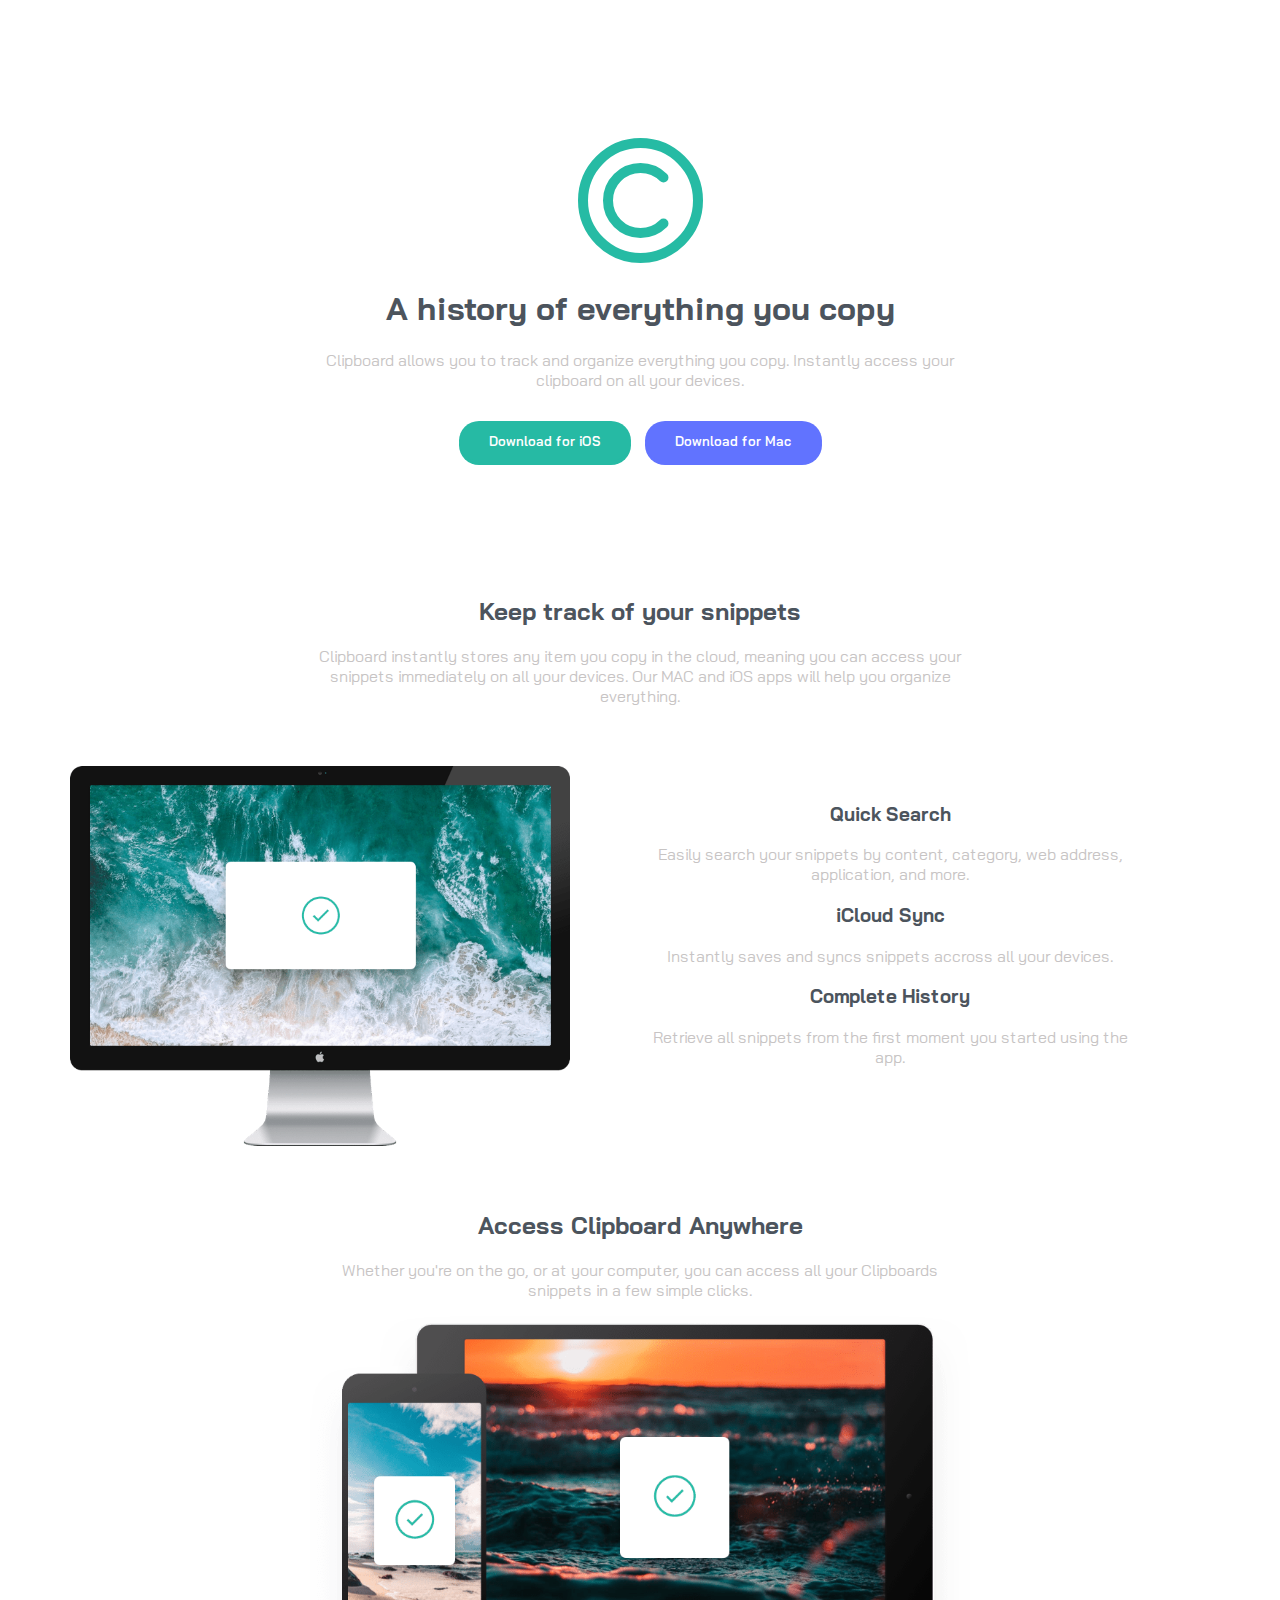
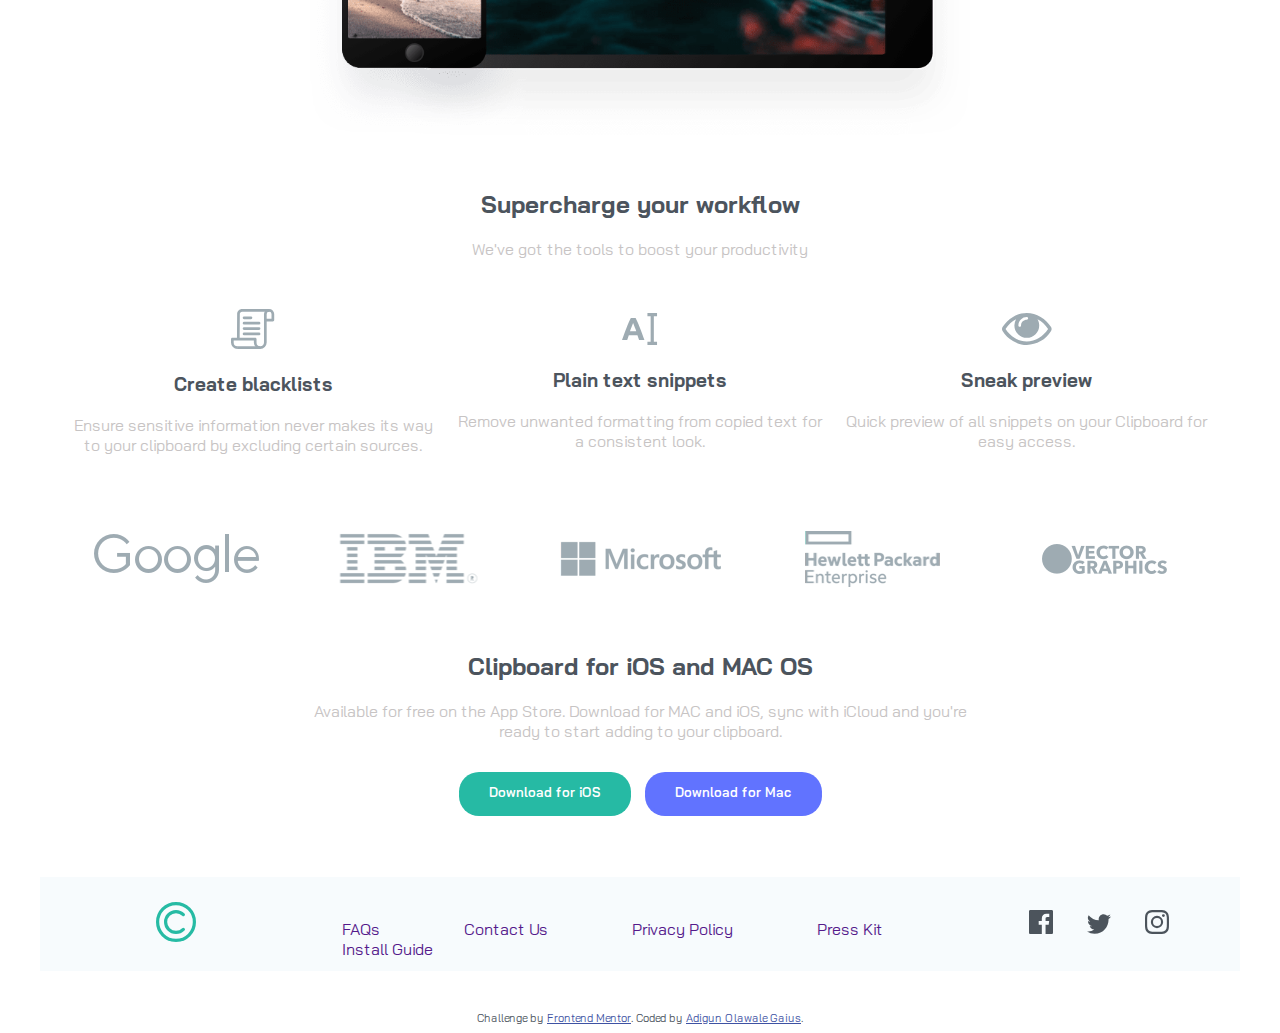
==== commit 8c1b52c9: "Update index.html" ====
--- a/index.html
+++ b/index.html
@@ -9,7 +9,7 @@
 </head>
 <header>
     <div class="container container-small">
-        <img src="./clipboard/images/logo.svg" alt="logo">
+        <img src="./images/logo.svg" alt="logo">
         <h1>A history of everything you copy</h1>
         <p>Clipboard allows you to track and organize everything you copy. Instantly access your clipboard on all your devices.</p>
         <div>
@@ -26,7 +26,7 @@
         </section>    
         <section class="container flex">
             <div>
-                <img src="./clipboard/images/image-computer.png" alt="desktop">
+                <img src="./images/image-computer.png" alt="desktop">
             </div>
             <article id="sidebar">
                     <h3>Quick Search</h3>
@@ -44,7 +44,7 @@
                 <h2>Access Clipboard Anywhere</h2>
                 <p>Whether you're on the go, or at your computer, you can access all your Clipboards snippets in a few simple clicks. </p>
             </article>
-            <img src="./clipboard/images/image-devices.png" alt="devices">
+            <img src="./images/image-devices.png" alt="devices">
         </section>
         <section class="container">
             <article>
@@ -54,27 +54,27 @@
         </section>
         <section class="container flex">
             <div>
-                <img src="./clipboard/images/icon-blacklist.svg" alt="blacklist">
+                <img src="./images/icon-blacklist.svg" alt="blacklist">
                 <h3>Create blacklists</h3>
                 <p>Ensure sensitive information never makes its way to your clipboard by excluding certain sources.</p>
             </div>
             <div>
-                <img src="./clipboard/images/icon-text.svg" alt="plaintext">
+                <img src="./images/icon-text.svg" alt="plaintext">
                 <h3>Plain text snippets</h3>
                 <p>Remove unwanted formatting from copied text for a consistent look.</p>
             </div>
             <div>
-                <img src="./clipboard/images/icon-preview.svg" alt="preview">
+                <img src="./images/icon-preview.svg" alt="preview">
                 <h3>Sneak preview</h3>
                 <p>Quick preview of all snippets on your Clipboard for easy access.</p>
             </div>
         </section>
         <section class="container flex">
-            <div><img src="./clipboard/images/logo-google.png" alt="logo-google"></div>
-            <div><img src="./clipboard/images/logo-ibm.png" alt="logo-ibm"></div>
-            <div><img src="./clipboard/images/logo-microsoft.png" alt="logo-microsoft"></div>
-            <div><img src="./clipboard/images/logo-hp.png" alt="logo-hp"></div>
-            <div><img src="./clipboard/images/logo-vector-graphics.png" alt="logo-vector-graphics"></div>
+            <div><img src="./images/logo-google.png" alt="logo-google"></div>
+            <div><img src="./images/logo-ibm.png" alt="logo-ibm"></div>
+            <div><img src="./images/logo-microsoft.png" alt="logo-microsoft"></div>
+            <div><img src=".//images/logo-hp.png" alt="logo-hp"></div>
+            <div><img src="./images/logo-vector-graphics.png" alt="logo-vector-graphics"></div>
         </section>
         <section class="container container-small">
             <h2>Clipboard for iOS and MAC OS</h2>
@@ -87,7 +87,7 @@
     </main>
     <footer class="container flex">
         <div>
-            <img src="./clipboard/images/logo.svg" alt="icon-footer">
+            <img src="./images/logo.svg" alt="icon-footer">
         </div>
         <div class="links">
             <a href="">FAQs</a>
@@ -97,9 +97,9 @@
             <a href="">Install Guide</a>
         </div>
         <div class="social">
-            <img src="./clipboard/images/icon-facebook.svg" alt="icon-facebook">
-            <img src="./clipboard/images/icon-twitter.svg" alt="icon-twitter">
-            <img src="./clipboard/images/icon-instagram.svg" alt="icon-instagram">
+            <img src="./images/icon-facebook.svg" alt="icon-facebook">
+            <img src="./images/icon-twitter.svg" alt="icon-twitter">
+            <img src="./images/icon-instagram.svg" alt="icon-instagram">
         </div>
     </footer>
     <div class="attribution">
